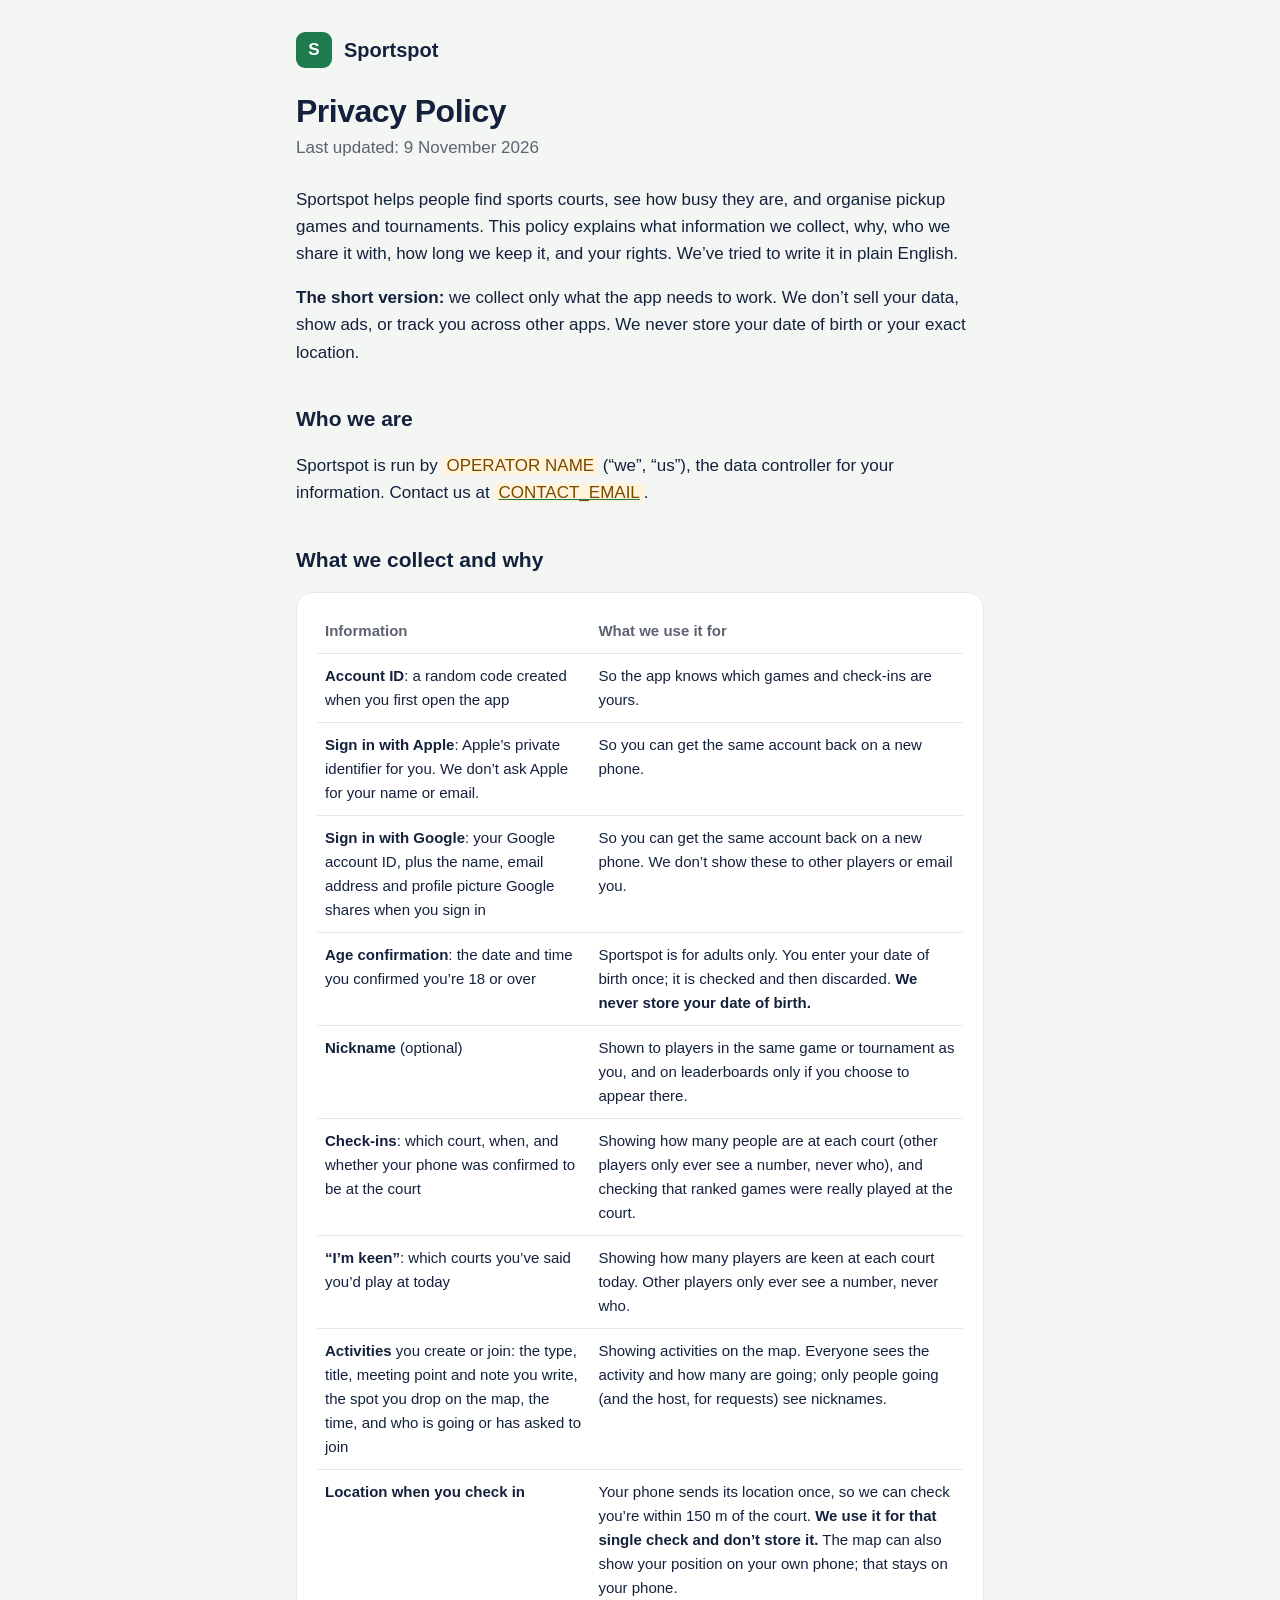
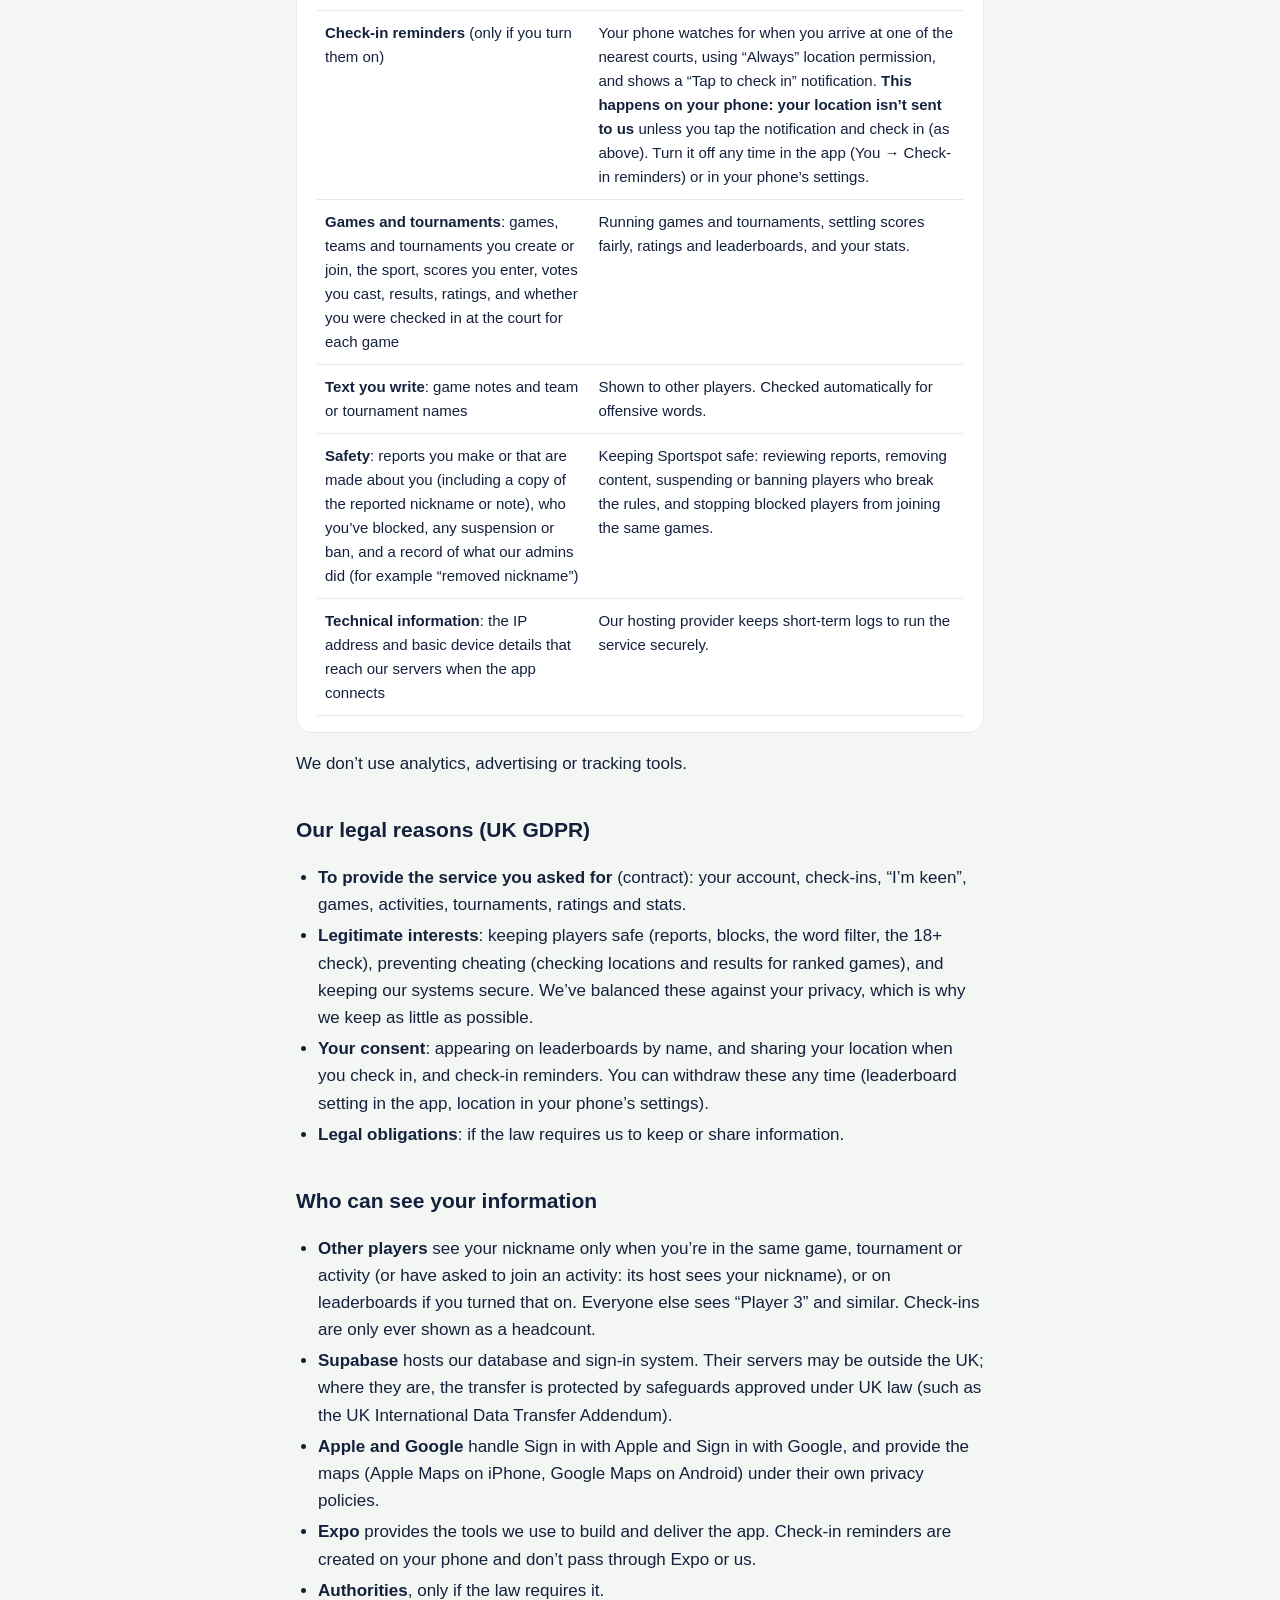
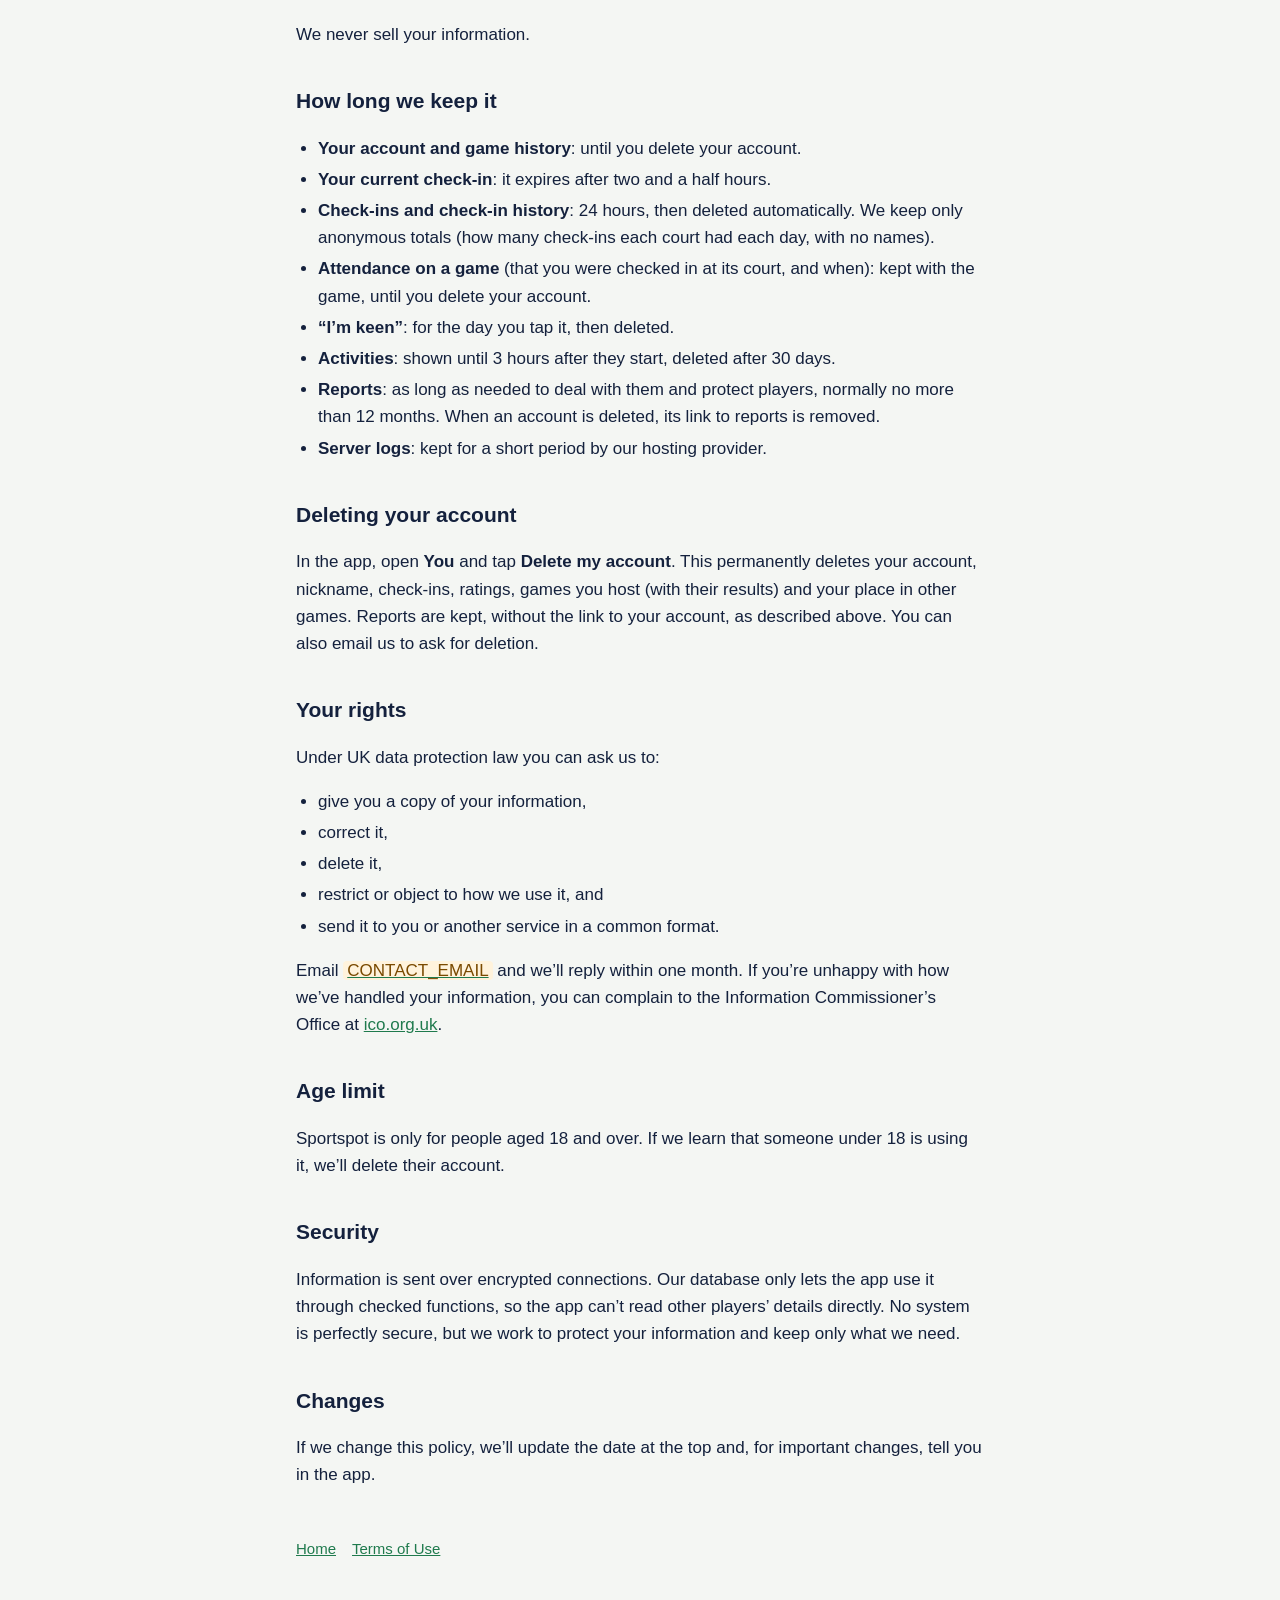
==== privacy.html @ 2403b203 "Privacy policy: check-ins kept 24 hours, game attendance Co-Authored-By: Claude Opus 5.5 <noreply@an" ====
<!doctype html>
<html lang="en-GB">
<head>
<meta charset="utf-8">
<meta name="viewport" content="width=device-width, initial-scale=1">
<title>Privacy Policy · Sportspot</title>
<link rel="stylesheet" href="style.css">
</head>
<body>
<main>
<header><div class="logo">S</div><a href="./">Sportspot</a></header>

<h1>Privacy Policy</h1>
<p class="updated">Last updated: 9 November 2026</p>

<p>Sportspot helps people find sports courts, see how busy they are, and organise pickup games
and tournaments. This policy explains what information we collect, why, who we share it with,
how long we keep it, and your rights. We’ve tried to write it in plain English.</p>

<p><strong>The short version:</strong> we collect only what the app needs to work. We don’t sell
your data, show ads, or track you across other apps. We never store your date of birth or your
exact location.</p>

<h2>Who we are</h2>
<p>Sportspot is run by <span class="placeholder">OPERATOR NAME</span> (“we”, “us”), the data
controller for your information. Contact us at
<a href="mailto:CONTACT_EMAIL"><span class="placeholder">CONTACT_EMAIL</span></a>.</p>

<h2>What we collect and why</h2>
<div class="card">
<table>
<tr><th>Information</th><th>What we use it for</th></tr>
<tr><td><strong>Account ID</strong>: a random code created when you first open the app</td>
    <td>So the app knows which games and check-ins are yours.</td></tr>
<tr><td><strong>Sign in with Apple</strong>: Apple’s private identifier for you. We don’t ask Apple for your name or email.</td>
    <td>So you can get the same account back on a new phone.</td></tr>
<tr><td><strong>Sign in with Google</strong>: your Google account ID, plus the name, email address and profile picture Google shares when you sign in</td>
    <td>So you can get the same account back on a new phone. We don’t show these to other players or email you.</td></tr>
<tr><td><strong>Age confirmation</strong>: the date and time you confirmed you’re 18 or over</td>
    <td>Sportspot is for adults only. You enter your date of birth once; it is checked and then
        discarded. <strong>We never store your date of birth.</strong></td></tr>
<tr><td><strong>Nickname</strong> (optional)</td>
    <td>Shown to players in the same game or tournament as you, and on leaderboards only if you
        choose to appear there.</td></tr>
<tr><td><strong>Check-ins</strong>: which court, when, and whether your phone was confirmed to be at the court</td>
    <td>Showing how many people are at each court (other players only ever see a number, never
        who), and checking that ranked games were really played at the court.</td></tr>
<tr><td><strong>“I’m keen”</strong>: which courts you’ve said you’d play at today</td>
    <td>Showing how many players are keen at each court today. Other players only ever see a
        number, never who.</td></tr>
<tr><td><strong>Activities</strong> you create or join: the type, title, meeting point and
        note you write, the spot you drop on the map, the time, and who is going or has asked to join</td>
    <td>Showing activities on the map. Everyone sees the activity and how many are going; only
        people going (and the host, for requests) see nicknames.</td></tr>
<tr><td><strong>Location when you check in</strong></td>
    <td>Your phone sends its location once, so we can check you’re within 150 m of the court.
        <strong>We use it for that single check and don’t store it.</strong> The map can also show
        your position on your own phone; that stays on your phone.</td></tr>
<tr><td><strong>Check-in reminders</strong> (only if you turn them on)</td>
    <td>Your phone watches for when you arrive at one of the nearest courts, using “Always”
        location permission, and shows a “Tap to check in” notification. <strong>This happens on
        your phone: your location isn’t sent to us</strong> unless you tap the notification and
        check in (as above). Turn it off any time in the app (You → Check-in reminders) or in
        your phone’s settings.</td></tr>
<tr><td><strong>Games and tournaments</strong>: games, teams and tournaments you create or join,
        the sport, scores you enter, votes you cast, results, ratings, and whether you were checked
        in at the court for each game</td>
    <td>Running games and tournaments, settling scores fairly, ratings and leaderboards, and your
        stats.</td></tr>
<tr><td><strong>Text you write</strong>: game notes and team or tournament names</td>
    <td>Shown to other players. Checked automatically for offensive words.</td></tr>
<tr><td><strong>Safety</strong>: reports you make or that are made about you (including a copy of
        the reported nickname or note), who you’ve blocked, any suspension or ban, and a record
        of what our admins did (for example “removed nickname”)</td>
    <td>Keeping Sportspot safe: reviewing reports, removing content, suspending or banning players
        who break the rules, and stopping blocked players from joining the same games.</td></tr>
<tr><td><strong>Technical information</strong>: the IP address and basic device details that
        reach our servers when the app connects</td>
    <td>Our hosting provider keeps short-term logs to run the service securely.</td></tr>
</table>
</div>

<p>We don’t use analytics, advertising or tracking tools.</p>

<h2>Our legal reasons (UK GDPR)</h2>
<ul>
<li><strong>To provide the service you asked for</strong> (contract): your account, check-ins, “I’m keen”,
    games, activities, tournaments, ratings and stats.</li>
<li><strong>Legitimate interests</strong>: keeping players safe (reports, blocks, the word filter,
    the 18+ check), preventing cheating (checking locations and results for ranked games), and
    keeping our systems secure. We’ve balanced these against your privacy, which is why we keep
    as little as possible.</li>
<li><strong>Your consent</strong>: appearing on leaderboards by name, and sharing your location
    when you check in, and check-in reminders. You can withdraw these any time (leaderboard setting in the app, location
    in your phone’s settings).</li>
<li><strong>Legal obligations</strong>: if the law requires us to keep or share information.</li>
</ul>

<h2>Who can see your information</h2>
<ul>
<li><strong>Other players</strong> see your nickname only when you’re in the same game,
    tournament or activity (or have asked to join an activity: its host sees your nickname),
    or on leaderboards if you turned that on. Everyone else sees “Player 3” and
    similar. Check-ins are only ever shown as a headcount.</li>
<li><strong>Supabase</strong> hosts our database and sign-in system. Their servers may be outside
    the UK; where they are, the transfer is protected by safeguards approved under UK law (such
    as the UK International Data Transfer Addendum).</li>
<li><strong>Apple and Google</strong> handle Sign in with Apple and Sign in with Google, and
    provide the maps (Apple Maps on iPhone, Google Maps on Android) under their own privacy
    policies.</li>
<li><strong>Expo</strong> provides the tools we use to build and deliver the app. Check-in
    reminders are created on your phone and don’t pass through Expo or us.</li>
<li><strong>Authorities</strong>, only if the law requires it.</li>
</ul>
<p>We never sell your information.</p>

<h2>How long we keep it</h2>
<ul>
<li><strong>Your account and game history</strong>: until you delete your account.</li>
<li><strong>Your current check-in</strong>: it expires after two and a half hours.</li>
<li><strong>Check-ins and check-in history</strong>: 24 hours, then deleted automatically.
    We keep only anonymous totals (how many check-ins each court had each day, with no names).</li>
<li><strong>Attendance on a game</strong> (that you were checked in at its court, and when): kept with
    the game, until you delete your account.</li>
<li><strong>“I’m keen”</strong>: for the day you tap it, then deleted.</li>
<li><strong>Activities</strong>: shown until 3 hours after they start, deleted after 30 days.</li>
<li><strong>Reports</strong>: as long as needed to deal with them and protect players, normally
    no more than 12 months. When an account is deleted, its link to reports is removed.</li>
<li><strong>Server logs</strong>: kept for a short period by our hosting provider.</li>
</ul>

<h2>Deleting your account</h2>
<p>In the app, open <strong>You</strong> and tap <strong>Delete my account</strong>. This
permanently deletes your account, nickname, check-ins, ratings, games you host (with their
results) and your place in other games. Reports are kept, without the link to your account,
as described above. You can also email us to ask for deletion.</p>

<h2>Your rights</h2>
<p>Under UK data protection law you can ask us to:</p>
<ul>
<li>give you a copy of your information,</li>
<li>correct it,</li>
<li>delete it,</li>
<li>restrict or object to how we use it, and</li>
<li>send it to you or another service in a common format.</li>
</ul>
<p>Email <a href="mailto:CONTACT_EMAIL"><span class="placeholder">CONTACT_EMAIL</span></a> and
we’ll reply within one month. If you’re unhappy with how we’ve handled your information, you
can complain to the Information Commissioner’s Office at
<a href="https://ico.org.uk/make-a-complaint/">ico.org.uk</a>.</p>

<h2>Age limit</h2>
<p>Sportspot is only for people aged 18 and over. If we learn that someone under 18 is using
it, we’ll delete their account.</p>

<h2>Security</h2>
<p>Information is sent over encrypted connections. Our database only lets the app use it
through checked functions, so the app can’t read other players’ details directly. No system is
perfectly secure, but we work to protect your information and keep only what we need.</p>

<h2>Changes</h2>
<p>If we change this policy, we’ll update the date at the top and, for important changes, tell
you in the app.</p>

<footer><a href="./">Home</a><a href="terms.html">Terms of Use</a></footer>
</main>
</body>
</html>
---- style.css ----
:root { --ink: #14213D; --muted: #5C6370; --line: #E6E8EB; --bg: #F4F6F3; --card: #FFFFFF; --green: #1F7A4D; }
@media (prefers-color-scheme: dark) {
  :root { --ink: #E8ECEF; --muted: #A3AAB3; --line: #2C333B; --bg: #12161B; --card: #1A2027; --green: #4CC38A; }
}
* { box-sizing: border-box; }
body { margin: 0; background: var(--bg); color: var(--ink); font: 17px/1.6 -apple-system, BlinkMacSystemFont, "Segoe UI", Roboto, sans-serif; }
main { max-width: 720px; margin: 0 auto; padding: 32px 16px 64px; }
header { display: flex; align-items: center; gap: 12px; margin-bottom: 24px; }
header a { color: var(--ink); text-decoration: none; font-weight: 800; font-size: 20px; }
.logo { width: 36px; height: 36px; border-radius: 9px; background: var(--green); display: grid; place-items: center; color: #fff; font-weight: 800; }
h1 { font-size: 32px; line-height: 1.2; margin: 0 0 4px; letter-spacing: -0.5px; }
h2 { font-size: 21px; margin: 36px 0 8px; }
h3 { font-size: 17px; margin: 20px 0 4px; }
.updated { color: var(--muted); margin: 0 0 24px; }
.card { background: var(--card); border: 1px solid var(--line); border-radius: 16px; padding: 4px 20px; margin: 16px 0; }
a { color: var(--green); }
ul { padding-left: 22px; }
li { margin: 4px 0; }
table { width: 100%; border-collapse: collapse; margin: 12px 0; font-size: 15px; }
th, td { text-align: left; vertical-align: top; padding: 10px 8px; border-bottom: 1px solid var(--line); }
th { color: var(--muted); font-weight: 700; }
.placeholder { background: #FFF3DC; color: #7A4A00; padding: 0 4px; border-radius: 4px; }
footer { margin-top: 48px; color: var(--muted); font-size: 15px; }
footer a { margin-right: 16px; }
.big-links a { display: block; background: var(--card); border: 1px solid var(--line); border-radius: 14px; padding: 16px 18px; margin: 10px 0; text-decoration: none; font-weight: 700; }
@media (max-width: 480px) { h1 { font-size: 27px; } table { font-size: 14px; } }
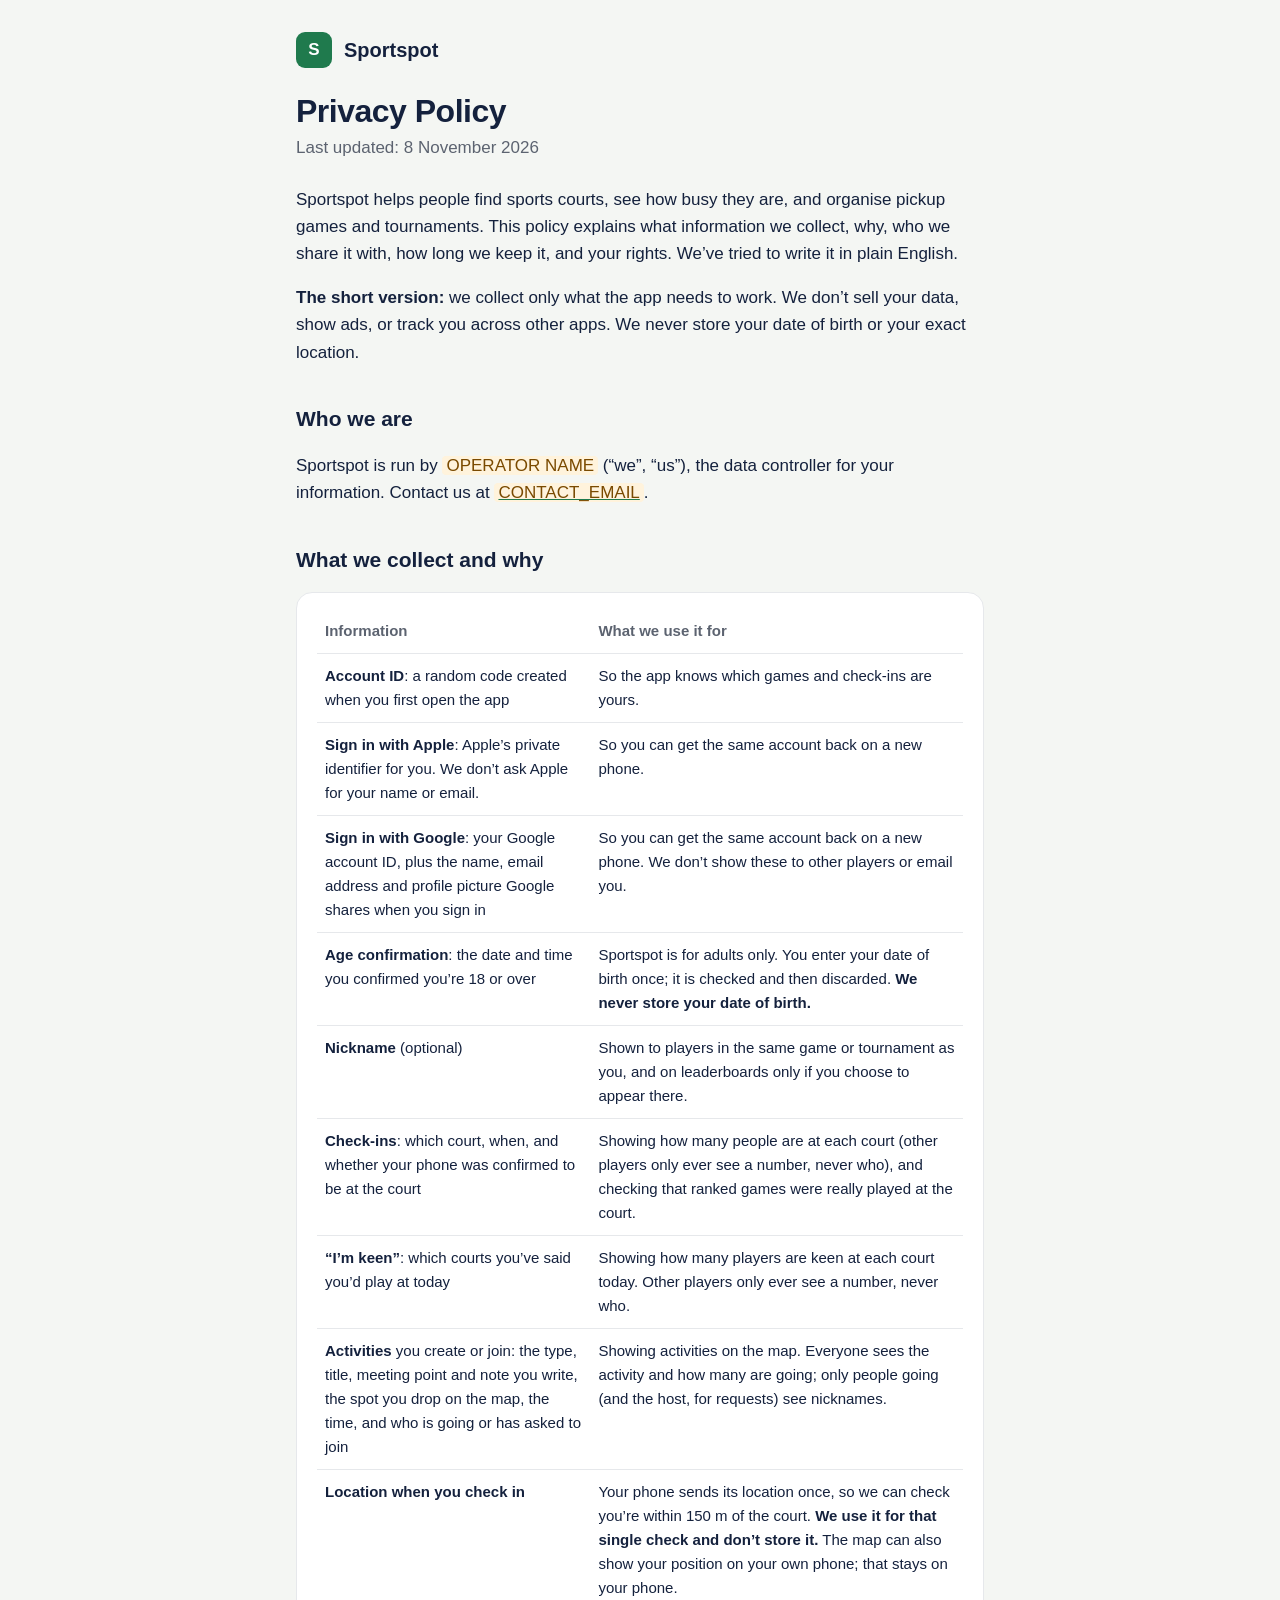
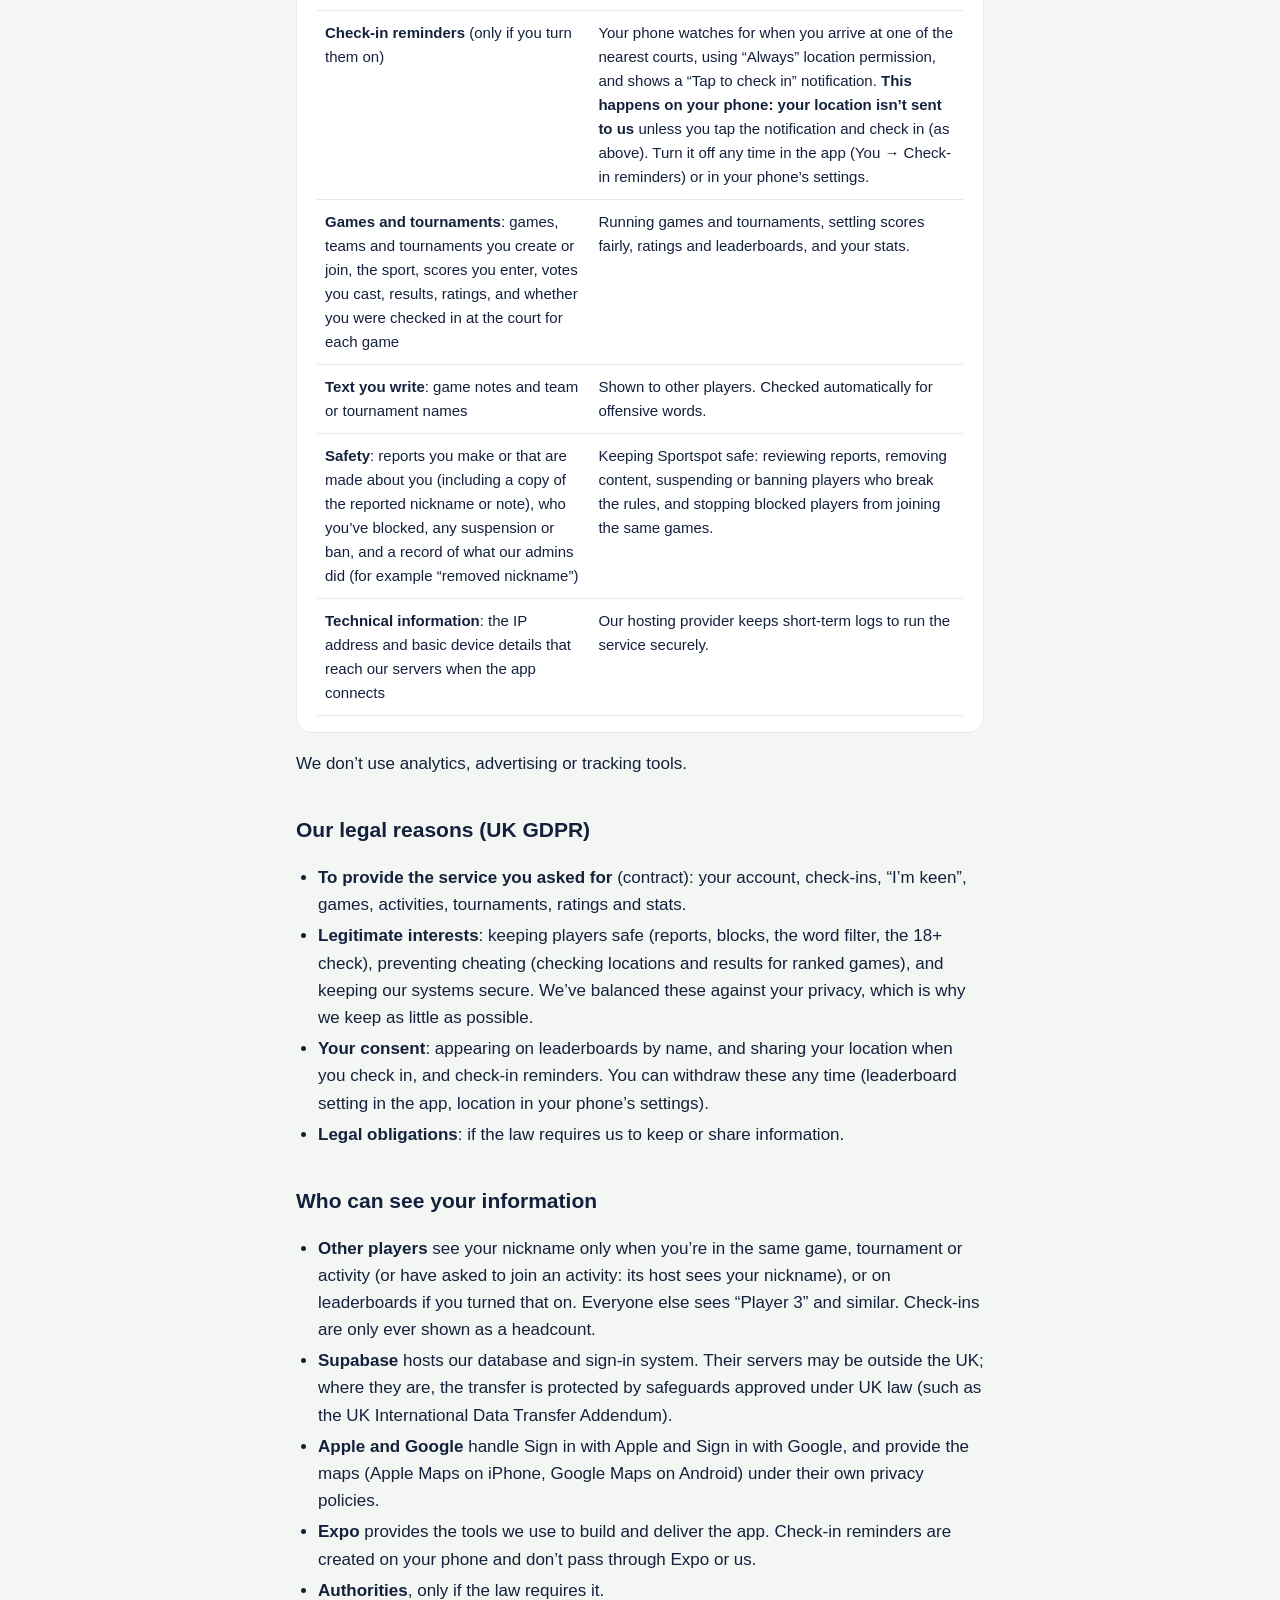
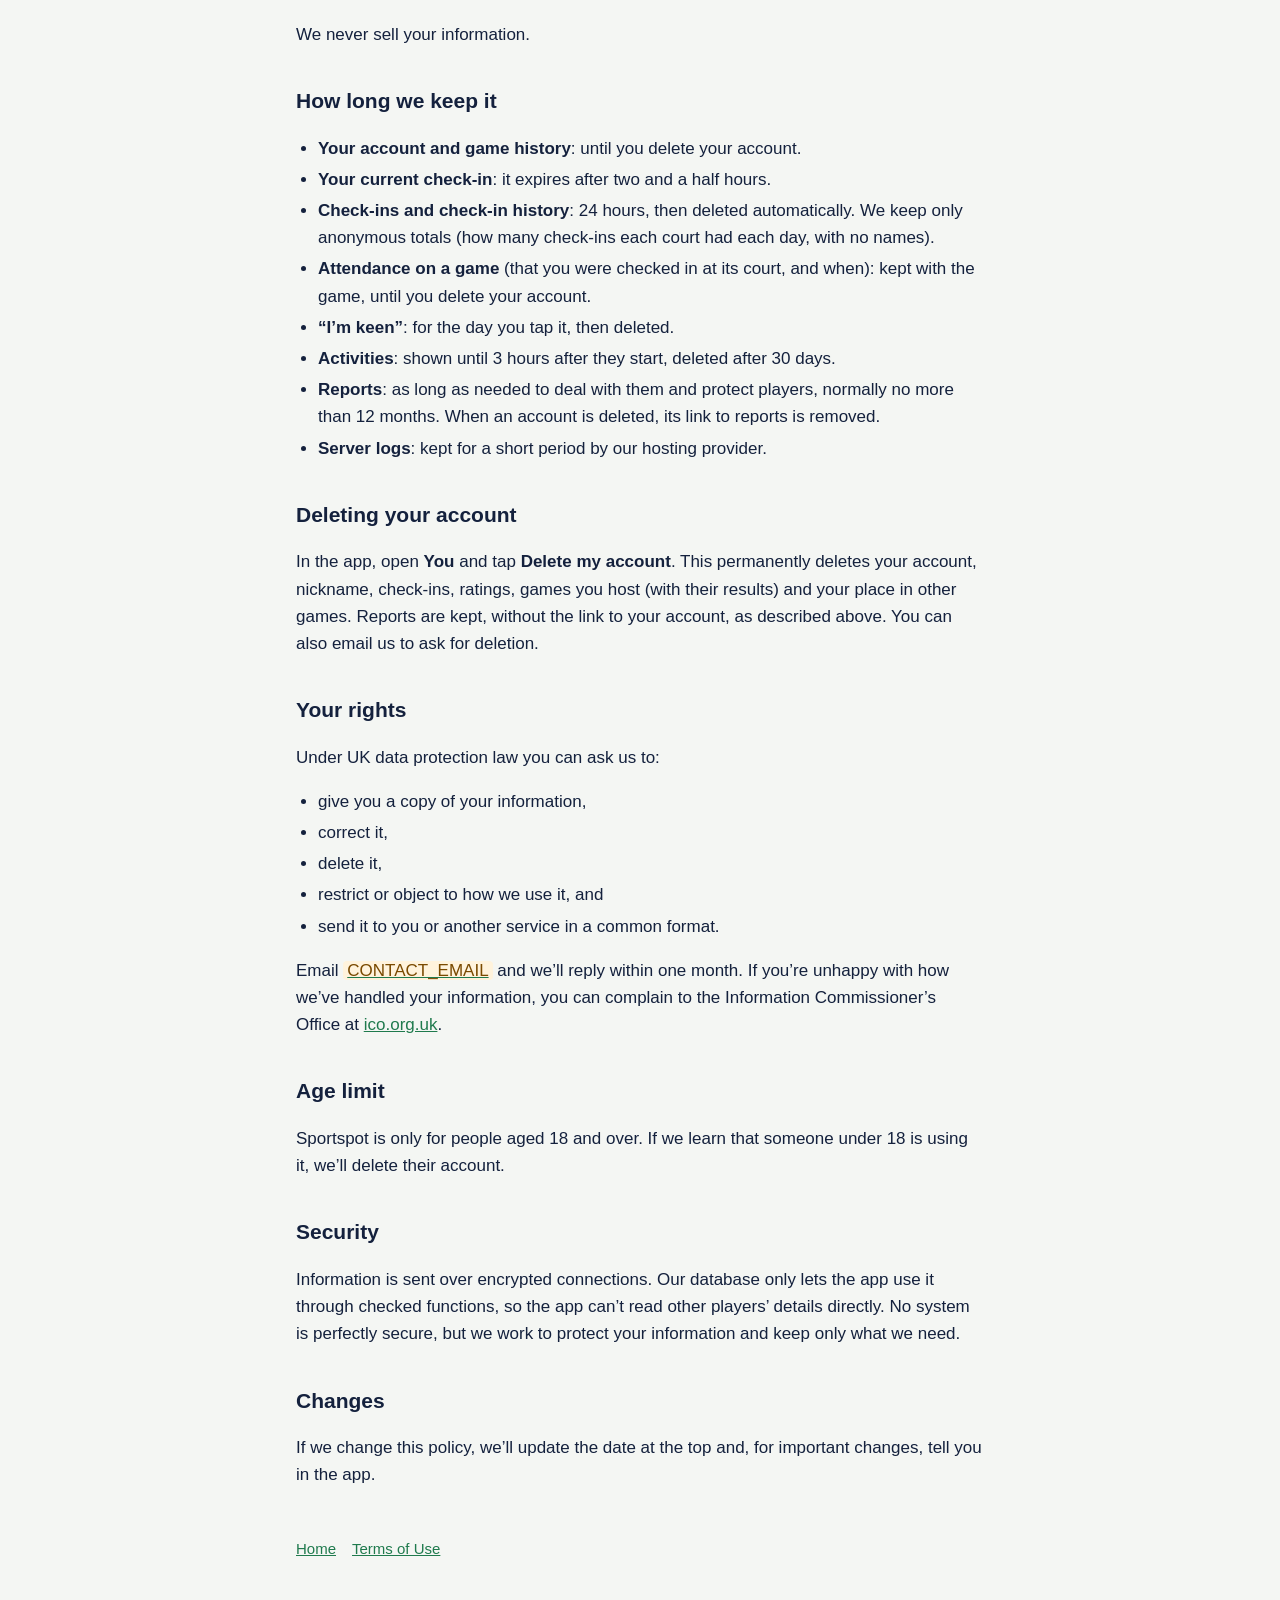
==== commit faf2dca6: "Privacy policy: fix date Co-Authored-By: Claude Opus 5.5 <noreply@anthropic.com>" ====
--- a/privacy.html
+++ b/privacy.html
@@ -11,7 +11,7 @@
 <header><div class="logo">S</div><a href="./">Sportspot</a></header>
 
 <h1>Privacy Policy</h1>
-<p class="updated">Last updated: 9 November 2026</p>
+<p class="updated">Last updated: 8 November 2026</p>
 
 <p>Sportspot helps people find sports courts, see how busy they are, and organise pickup games
 and tournaments. This policy explains what information we collect, why, who we share it with,
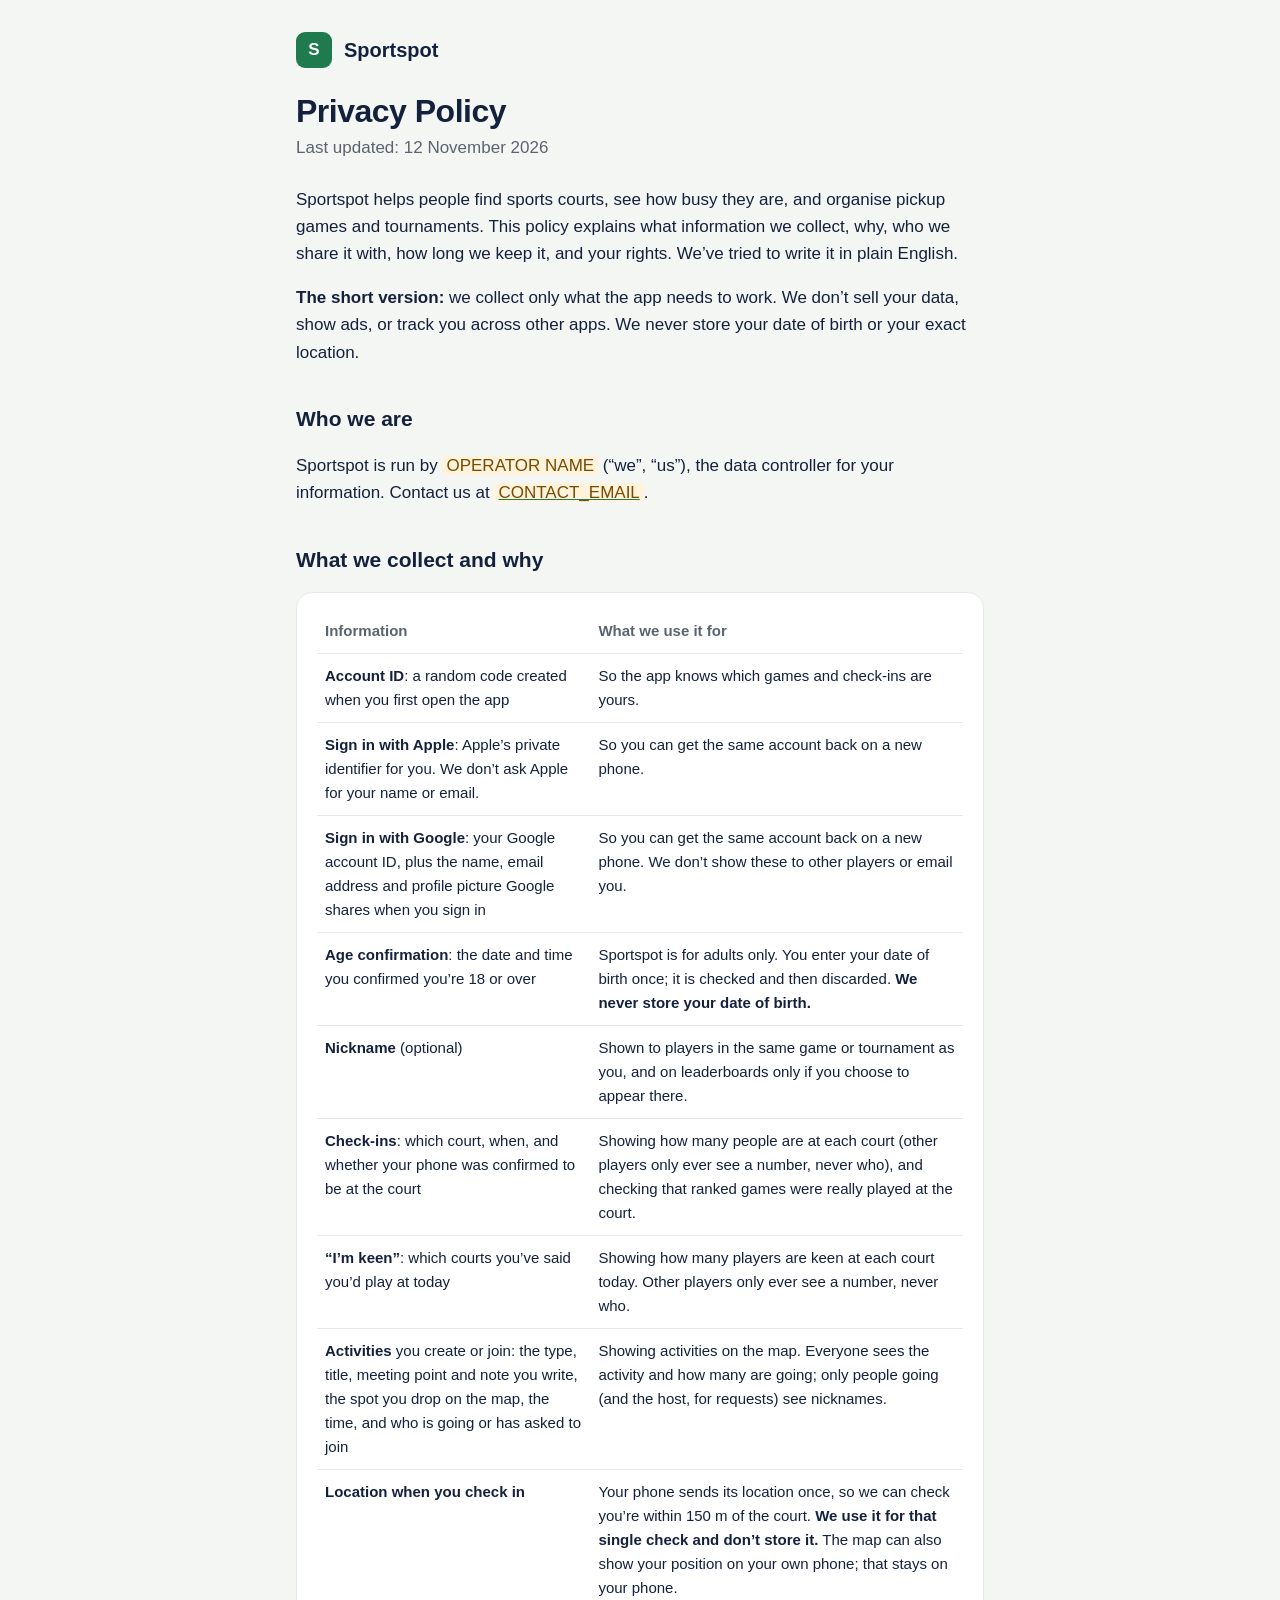
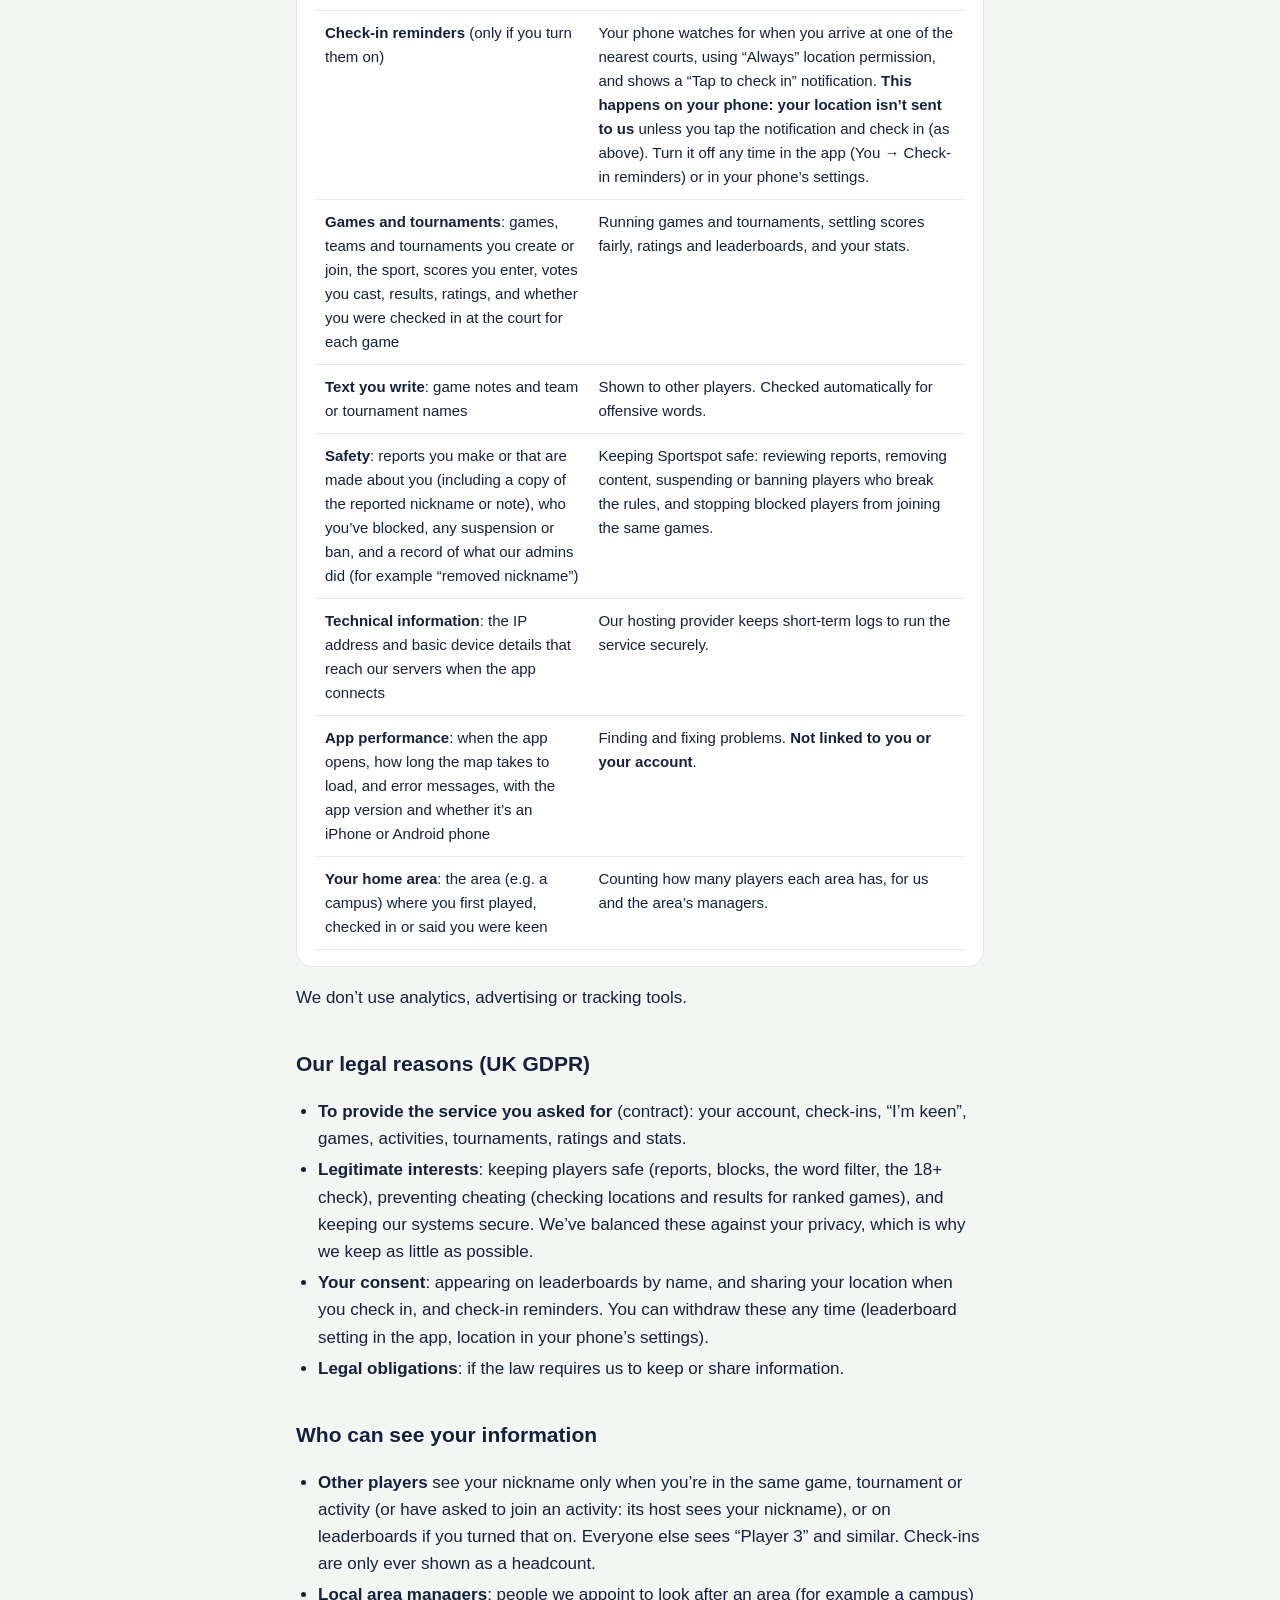
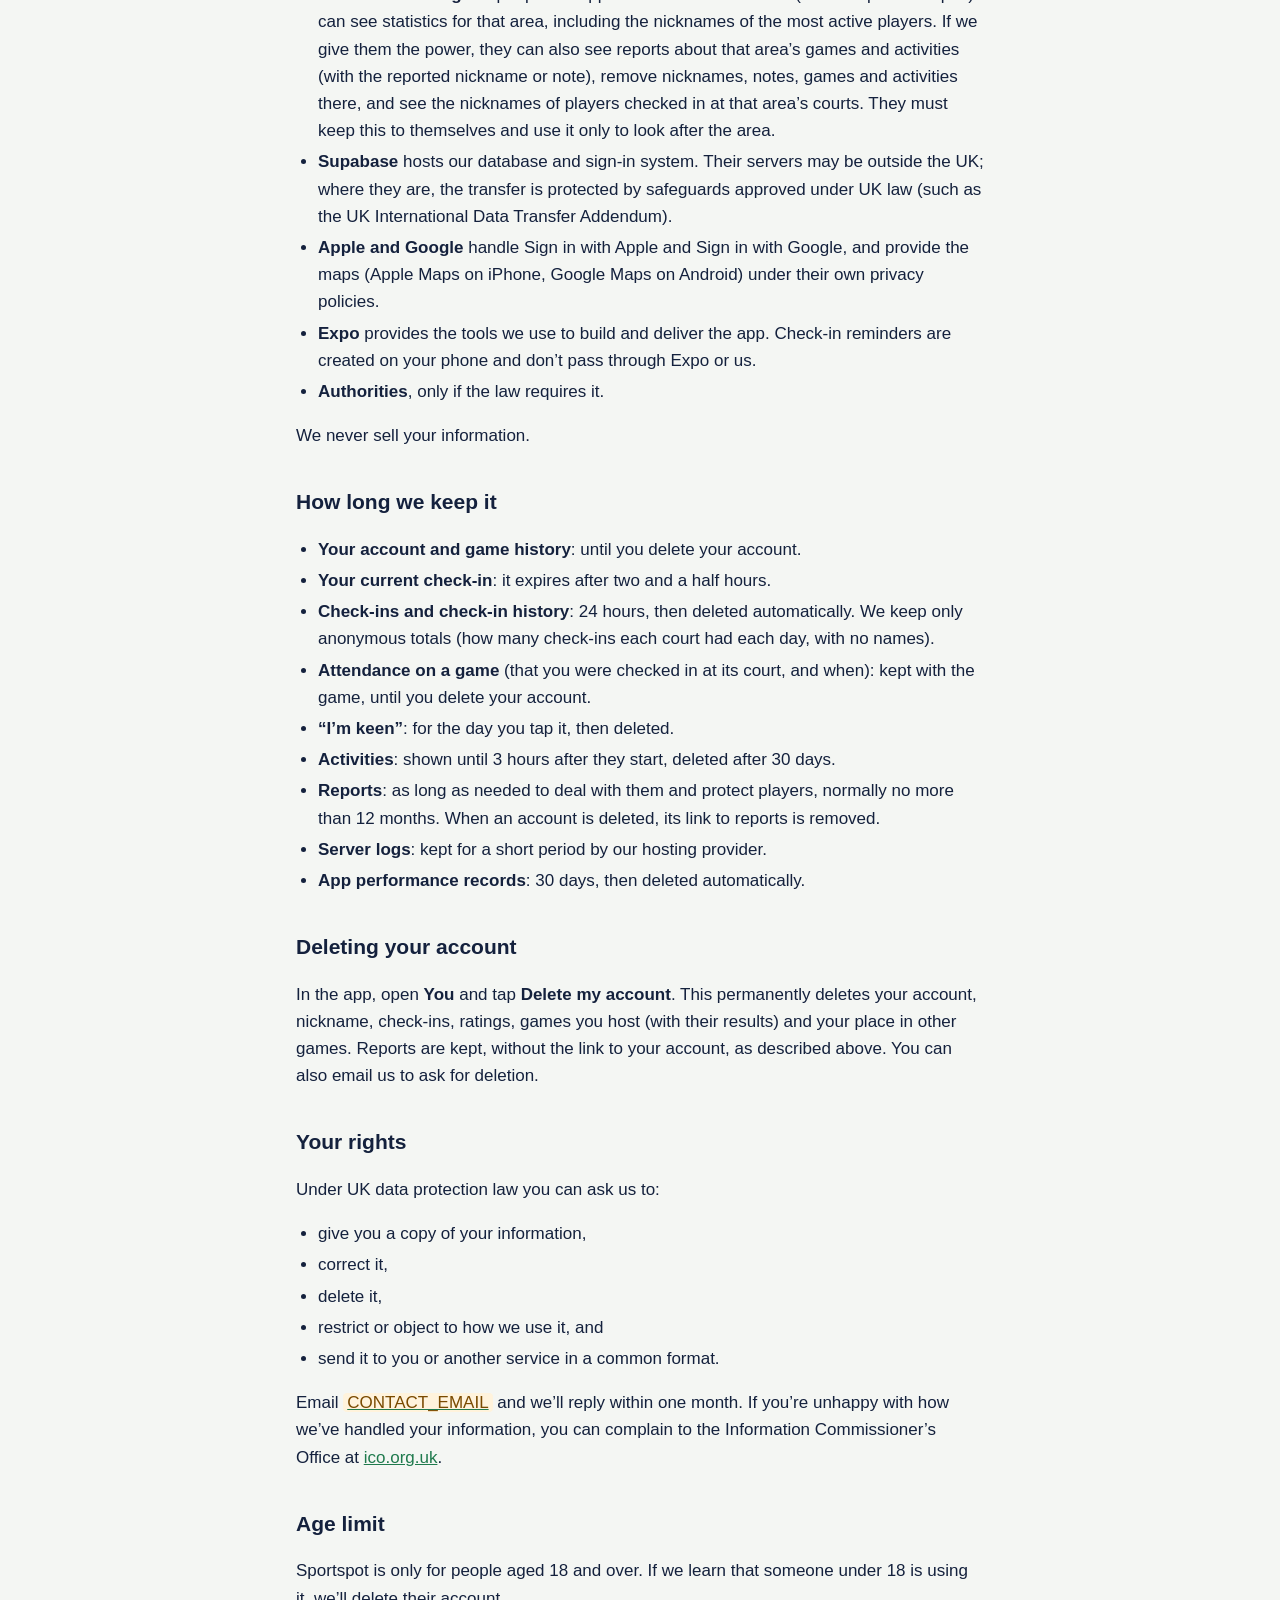
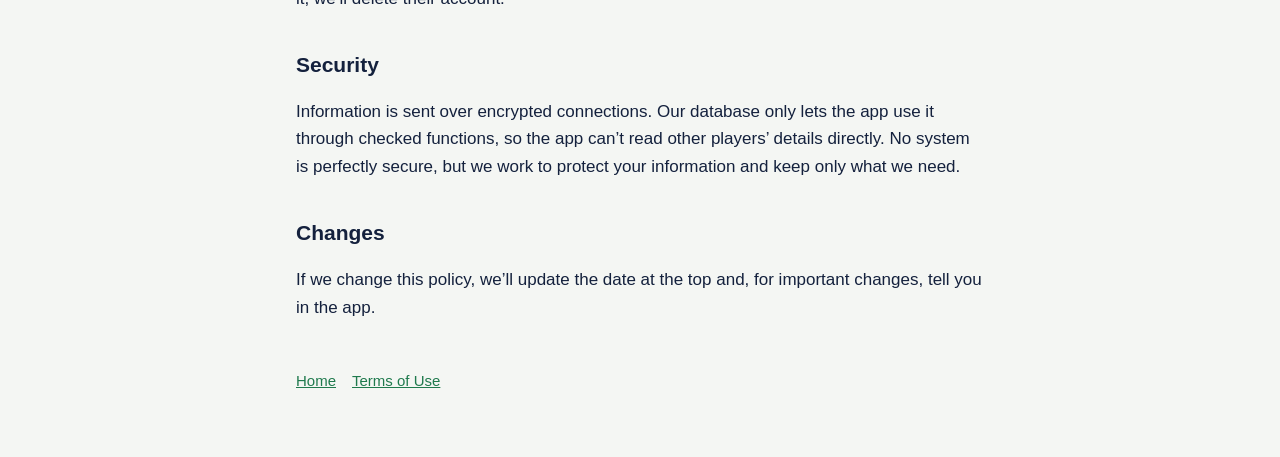
==== commit 3f6df55b: "Privacy policy: area managers, home area, anonymous app performance Co-Authored-By: Claude Opus 5.5 " ====
--- a/privacy.html
+++ b/privacy.html
@@ -11,7 +11,7 @@
 <header><div class="logo">S</div><a href="./">Sportspot</a></header>
 
 <h1>Privacy Policy</h1>
-<p class="updated">Last updated: 8 November 2026</p>
+<p class="updated">Last updated: 12 November 2026</p>
 
 <p>Sportspot helps people find sports courts, see how busy they are, and organise pickup games
 and tournaments. This policy explains what information we collect, why, who we share it with,
@@ -77,6 +77,12 @@
 <tr><td><strong>Technical information</strong>: the IP address and basic device details that
         reach our servers when the app connects</td>
     <td>Our hosting provider keeps short-term logs to run the service securely.</td></tr>
+<tr><td><strong>App performance</strong>: when the app opens, how long the map takes to load,
+        and error messages, with the app version and whether it’s an iPhone or Android phone</td>
+    <td>Finding and fixing problems. <strong>Not linked to you or your account</strong>.</td></tr>
+<tr><td><strong>Your home area</strong>: the area (e.g. a campus) where you first played, checked in
+        or said you were keen</td>
+    <td>Counting how many players each area has, for us and the area’s managers.</td></tr>
 </table>
 </div>
 
@@ -102,6 +108,12 @@
     tournament or activity (or have asked to join an activity: its host sees your nickname),
     or on leaderboards if you turned that on. Everyone else sees “Player 3” and
     similar. Check-ins are only ever shown as a headcount.</li>
+<li><strong>Local area managers</strong>: people we appoint to look after an area (for example a
+    campus) can see statistics for that area, including the nicknames of the most active players.
+    If we give them the power, they can also see reports about that area’s games and activities
+    (with the reported nickname or note), remove nicknames, notes, games and activities there, and
+    see the nicknames of players checked in at that area’s courts. They must keep this to
+    themselves and use it only to look after the area.</li>
 <li><strong>Supabase</strong> hosts our database and sign-in system. Their servers may be outside
     the UK; where they are, the transfer is protected by safeguards approved under UK law (such
     as the UK International Data Transfer Addendum).</li>
@@ -127,6 +139,7 @@
 <li><strong>Reports</strong>: as long as needed to deal with them and protect players, normally
     no more than 12 months. When an account is deleted, its link to reports is removed.</li>
 <li><strong>Server logs</strong>: kept for a short period by our hosting provider.</li>
+<li><strong>App performance records</strong>: 30 days, then deleted automatically.</li>
 </ul>
 
 <h2>Deleting your account</h2>
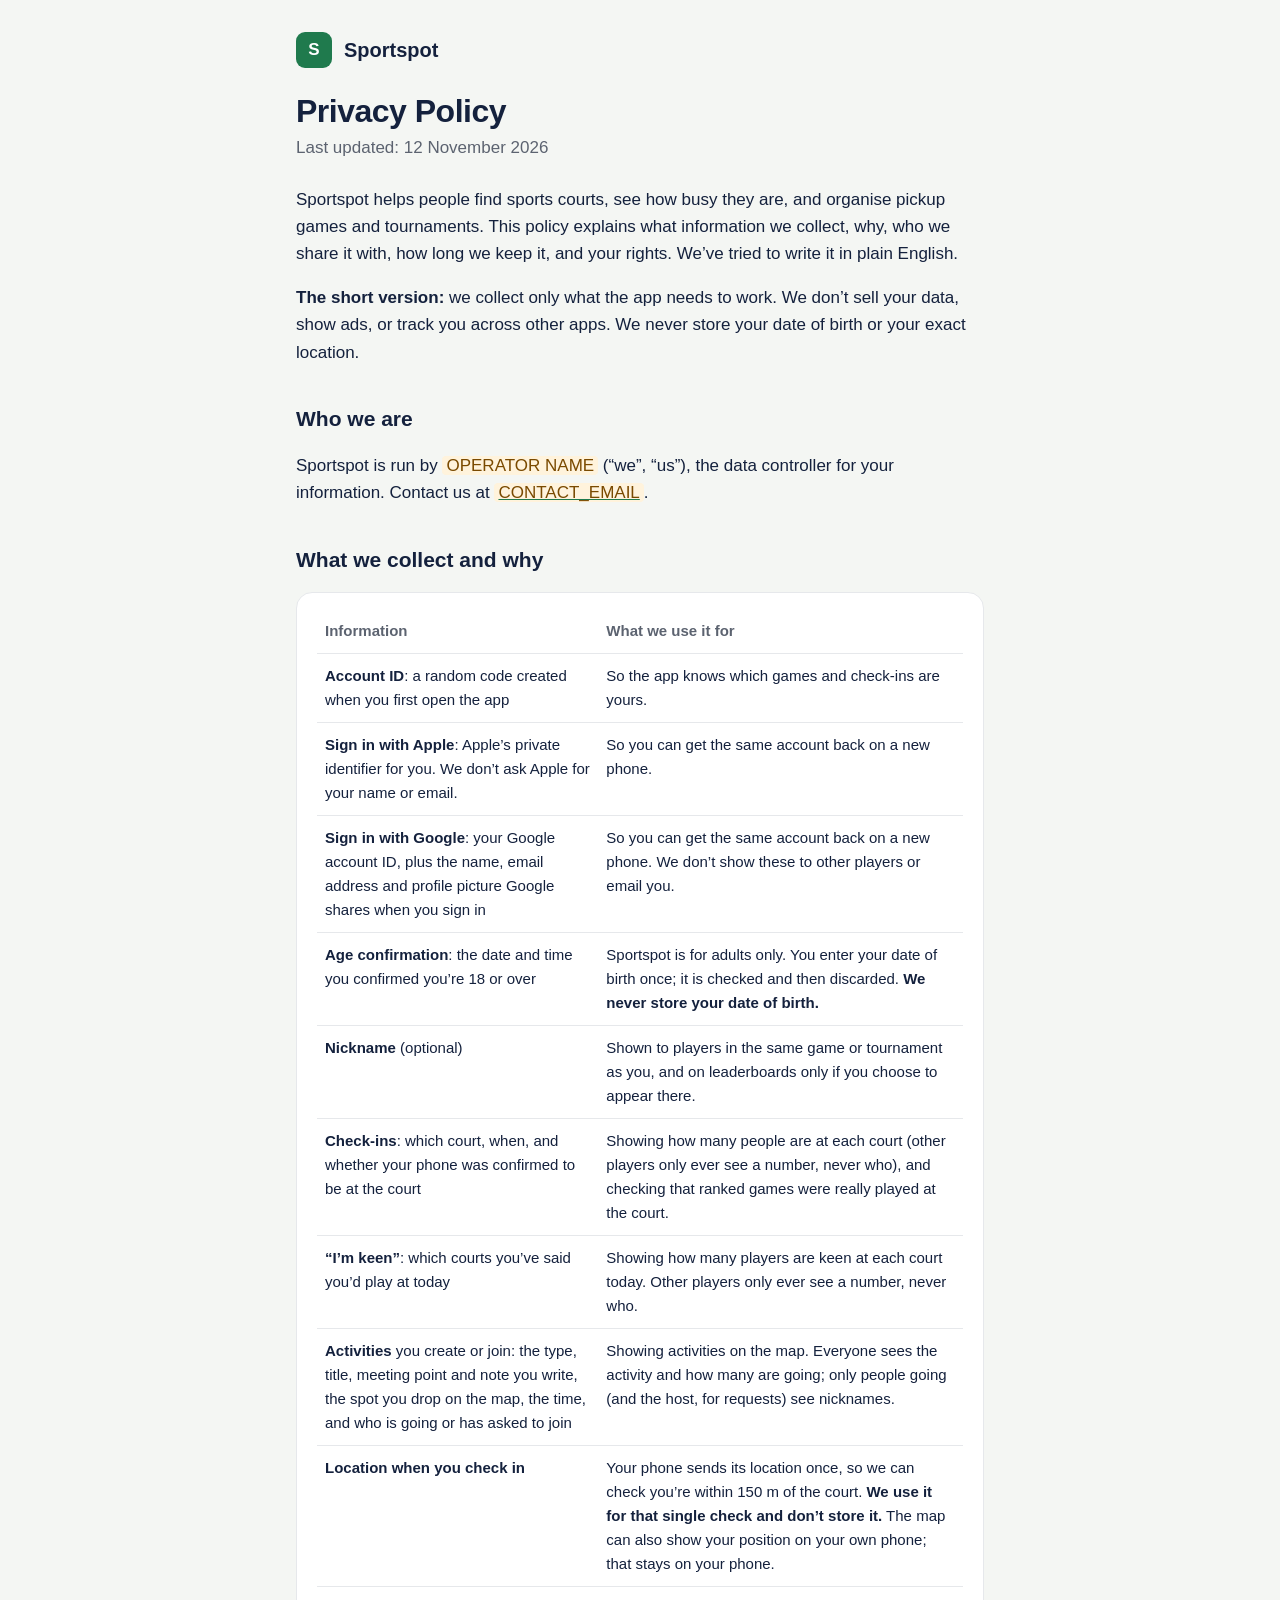
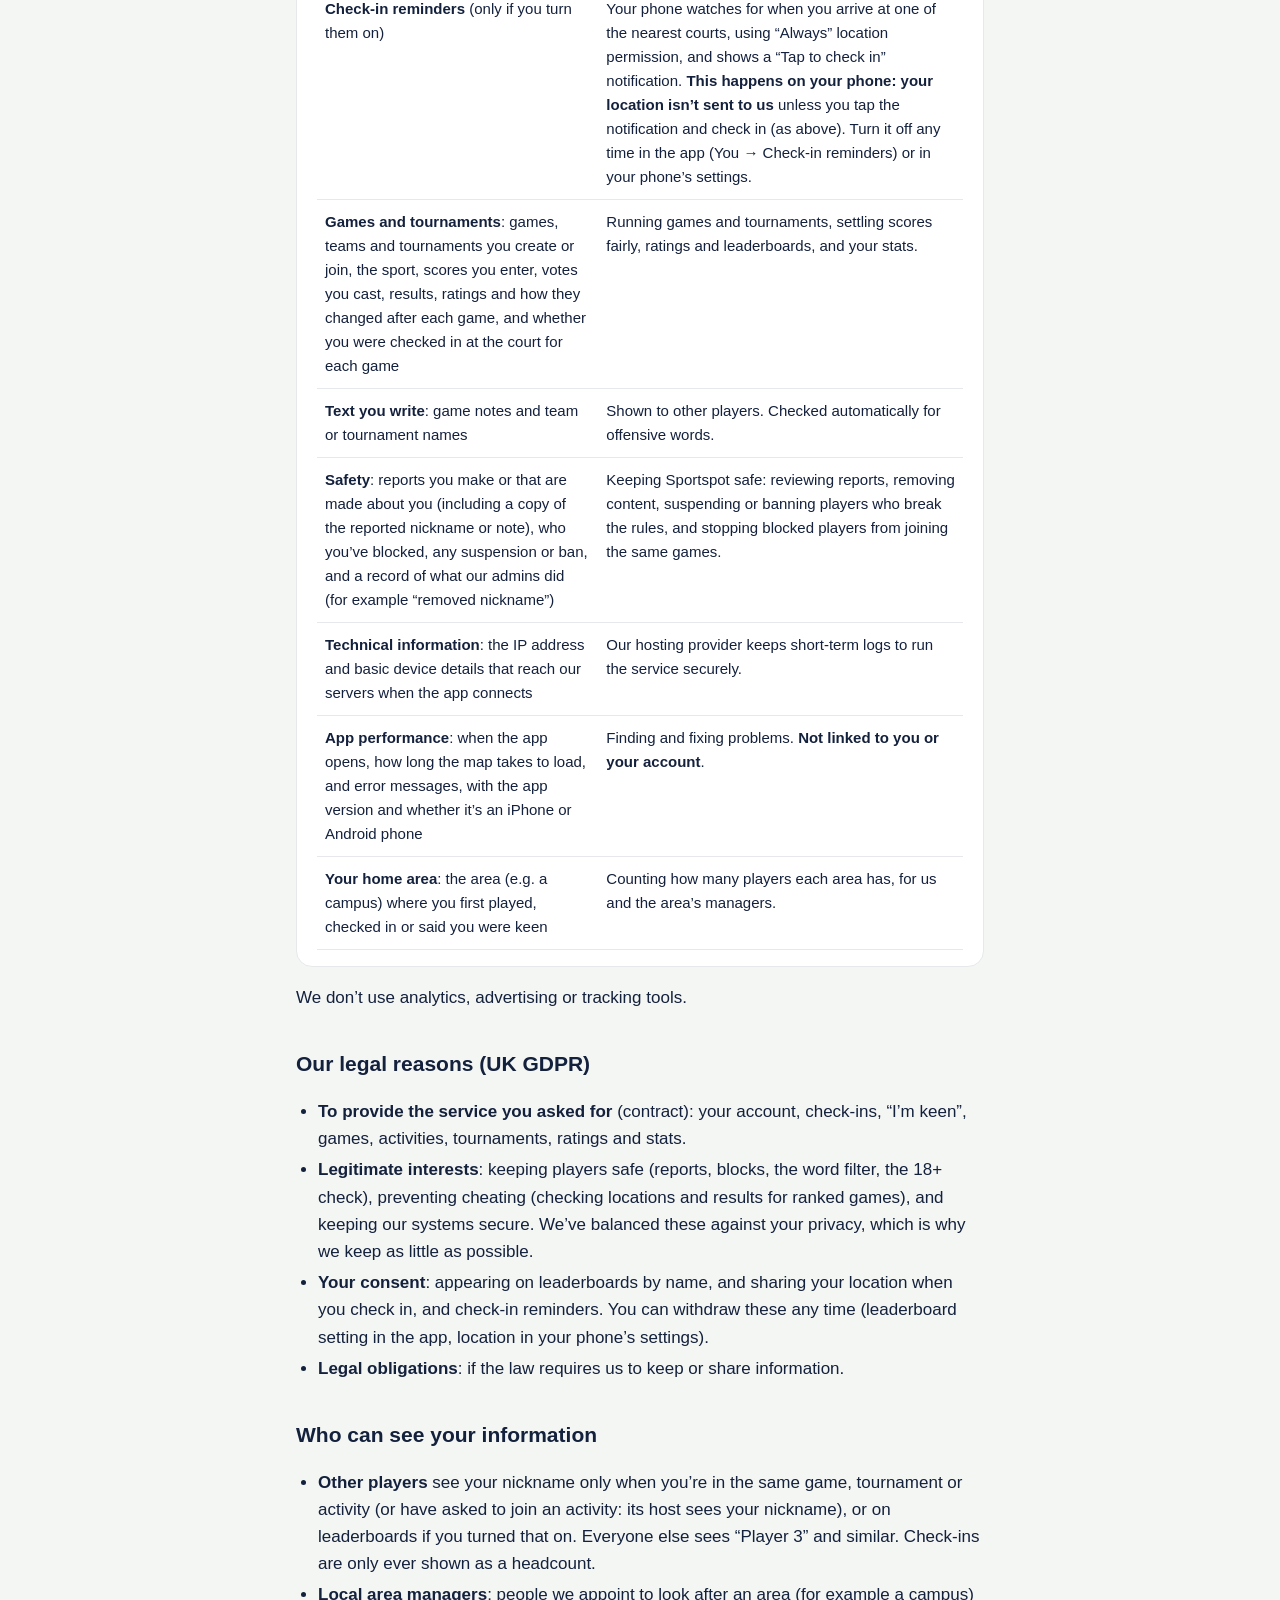
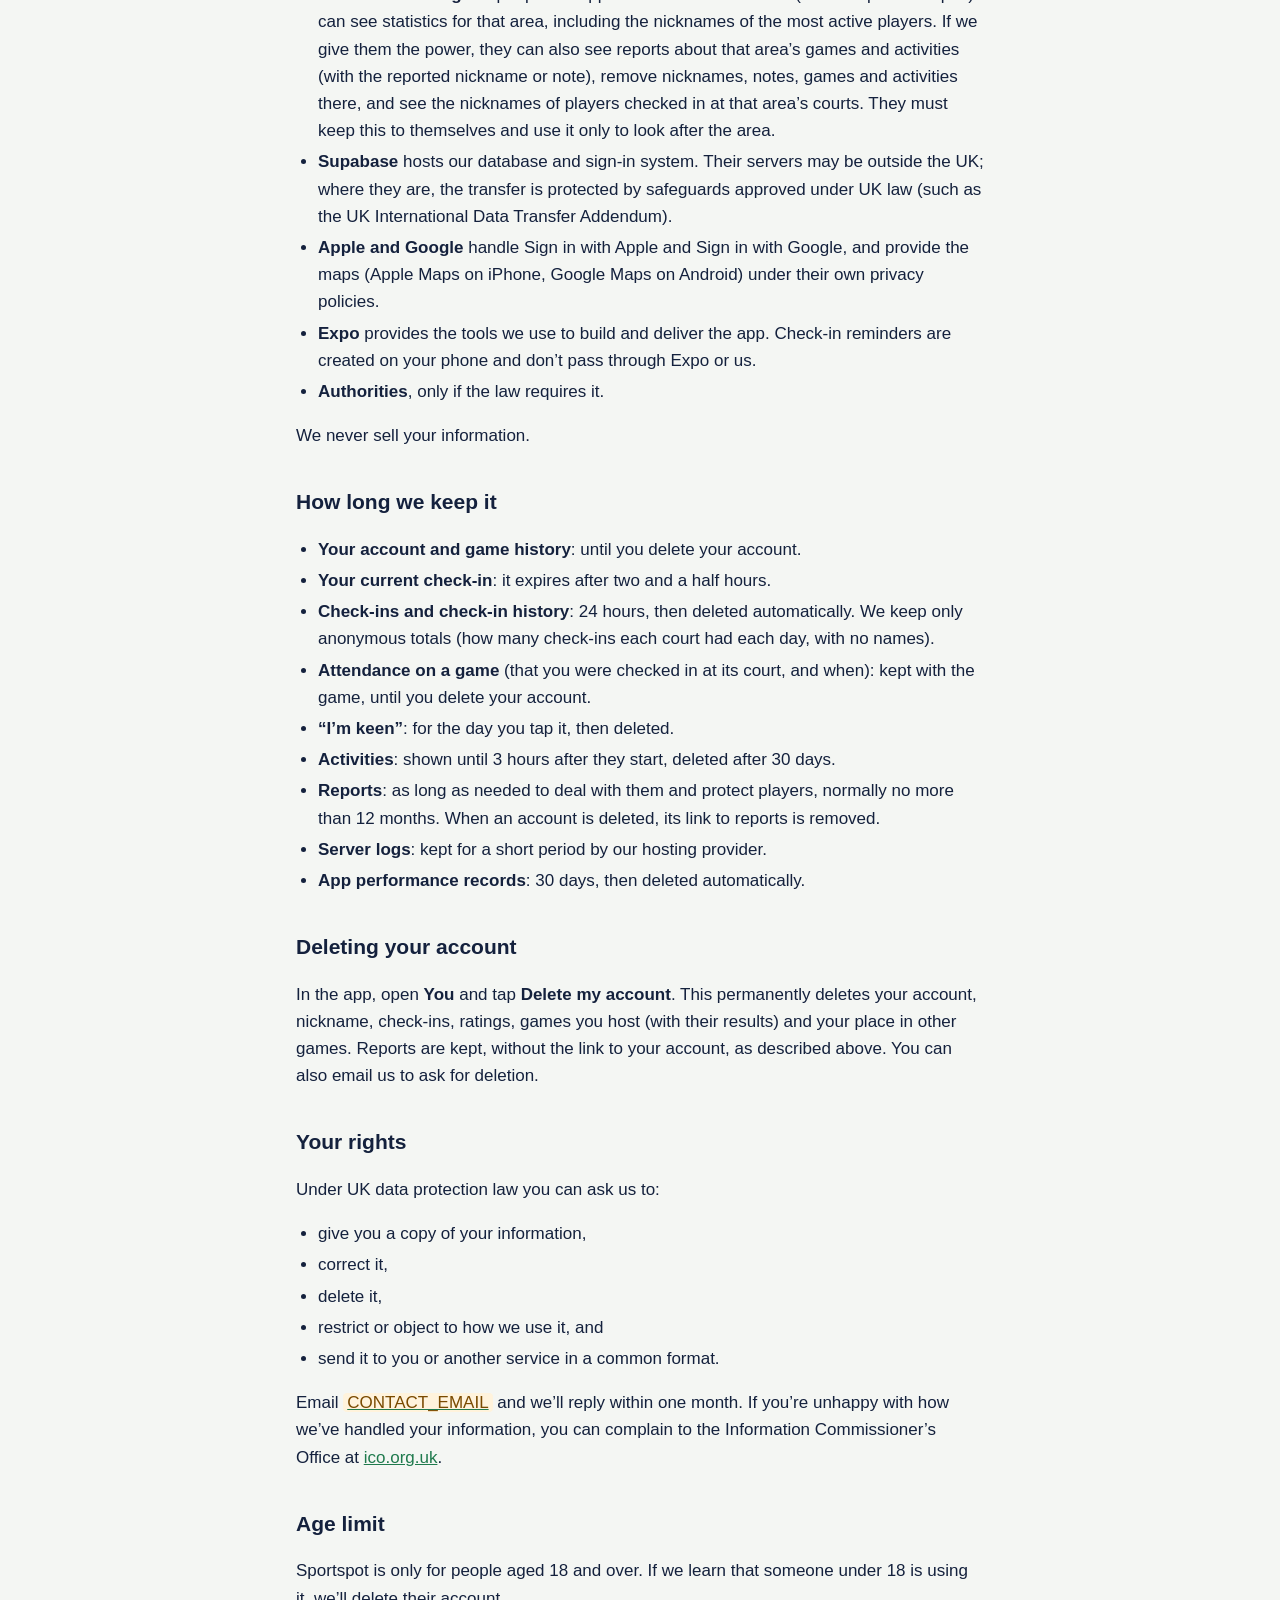
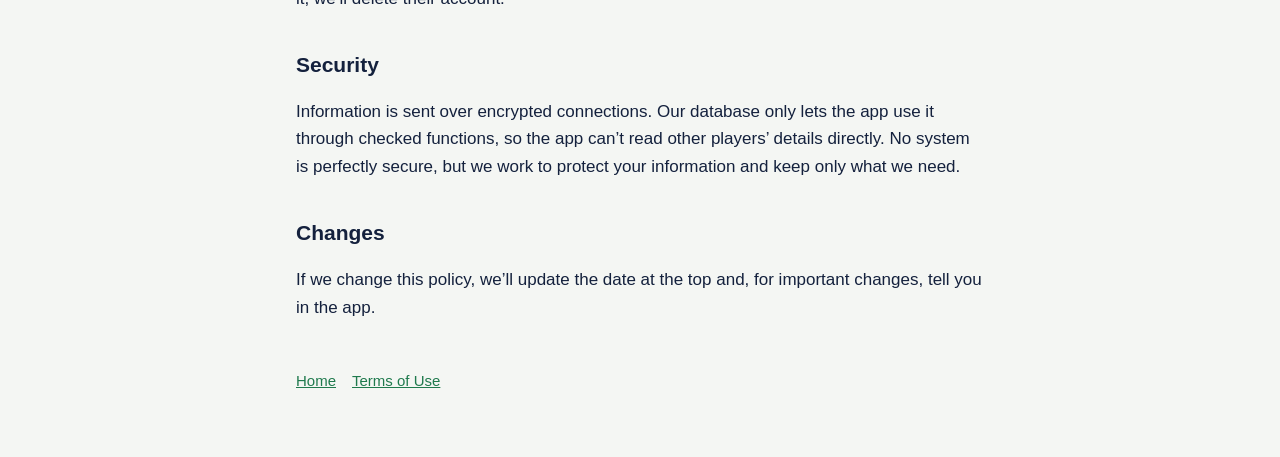
==== commit 23d4b5f6: "Final ranked rules, leaderboards, seasons and court crowns (rankings.sql) - settle_game: agreed/vote" ====
--- a/privacy.html
+++ b/privacy.html
@@ -63,7 +63,7 @@
         check in (as above). Turn it off any time in the app (You → Check-in reminders) or in
         your phone’s settings.</td></tr>
 <tr><td><strong>Games and tournaments</strong>: games, teams and tournaments you create or join,
-        the sport, scores you enter, votes you cast, results, ratings, and whether you were checked
+        the sport, scores you enter, votes you cast, results, ratings and how they changed after each game, and whether you were checked
         in at the court for each game</td>
     <td>Running games and tournaments, settling scores fairly, ratings and leaderboards, and your
         stats.</td></tr>
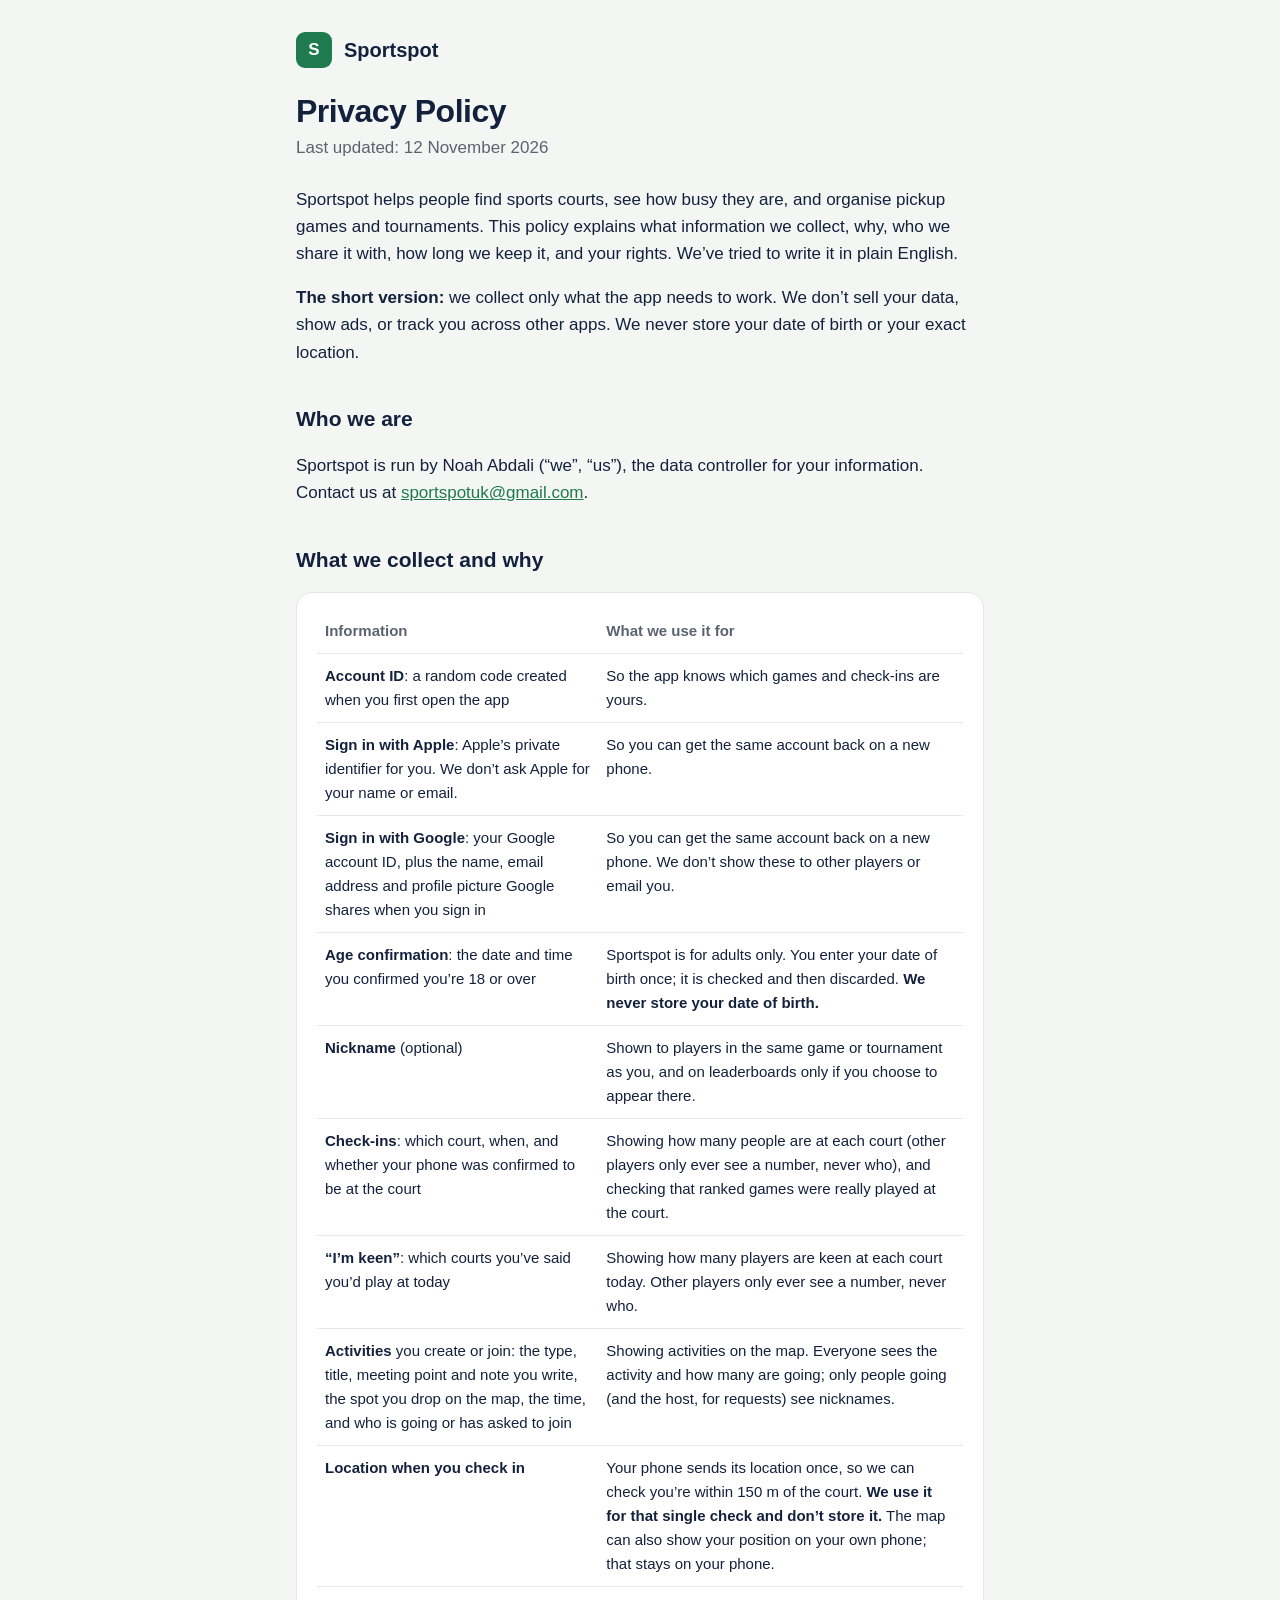
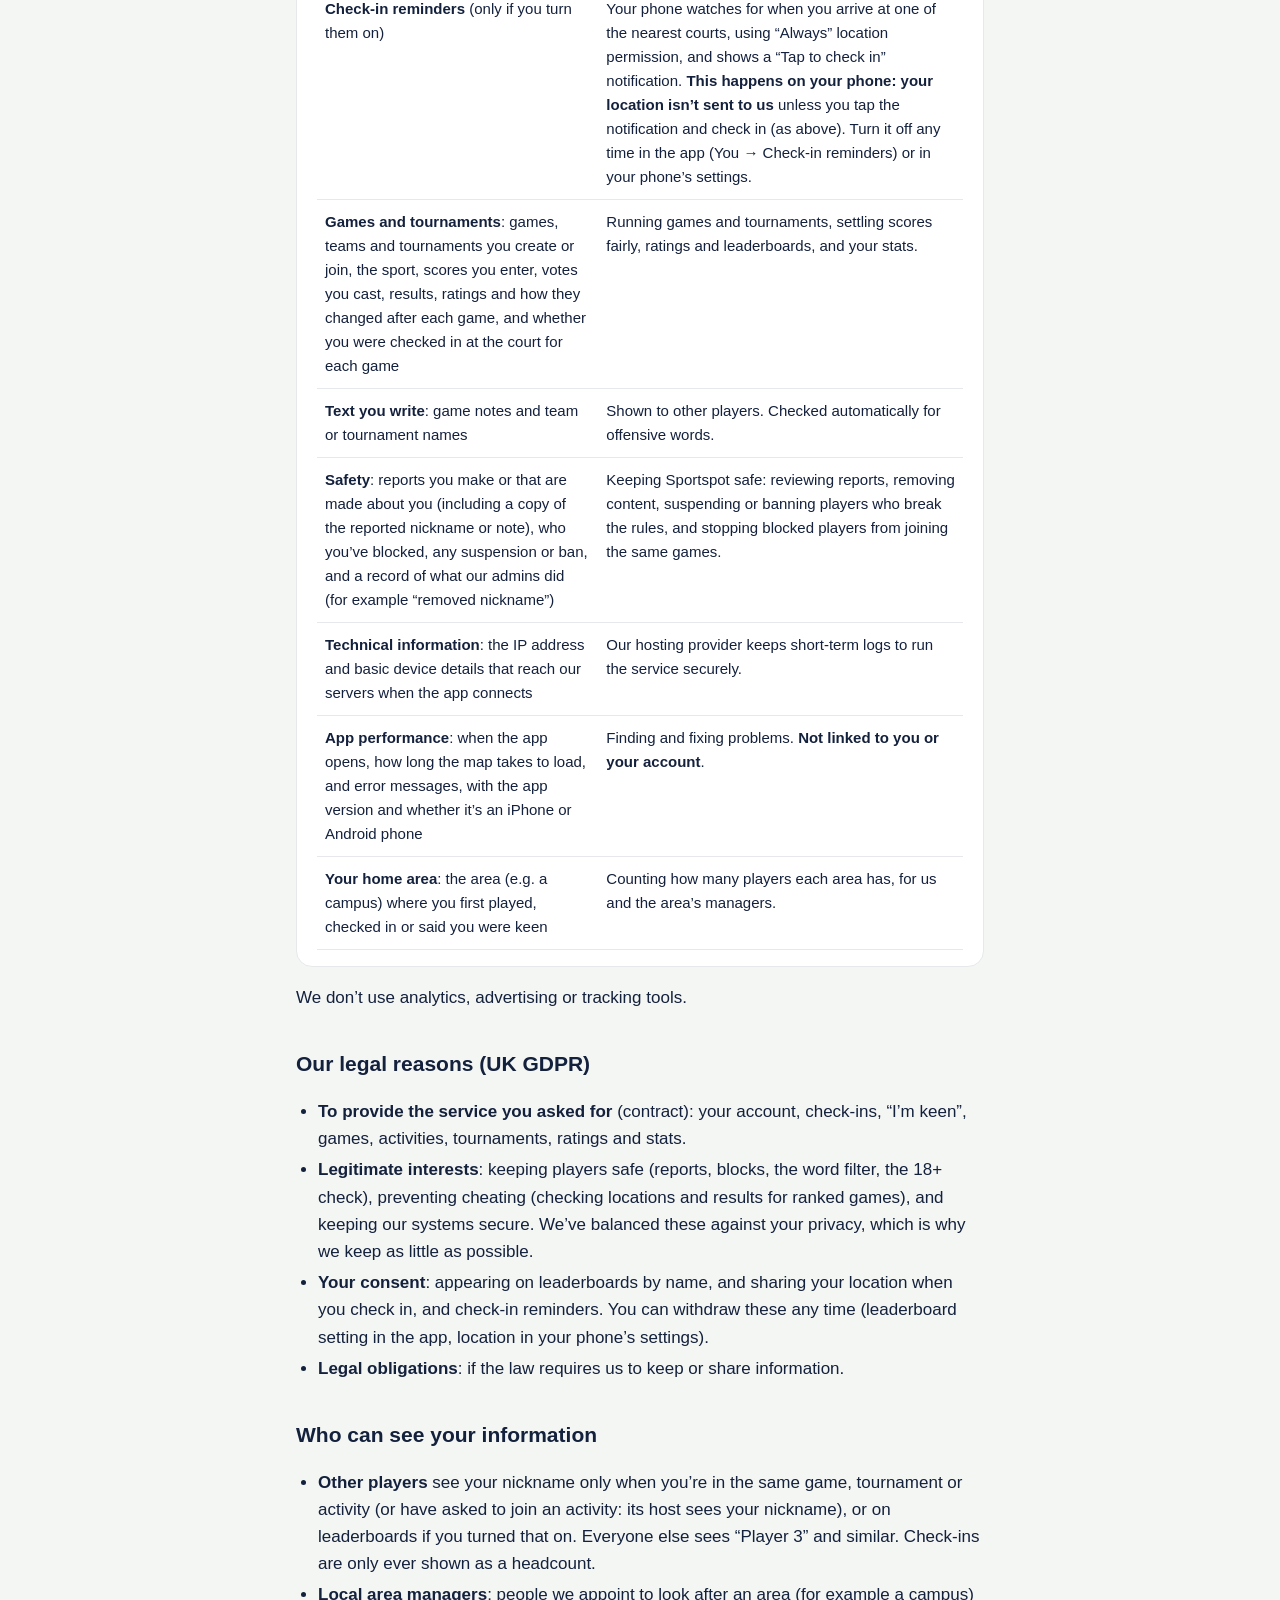
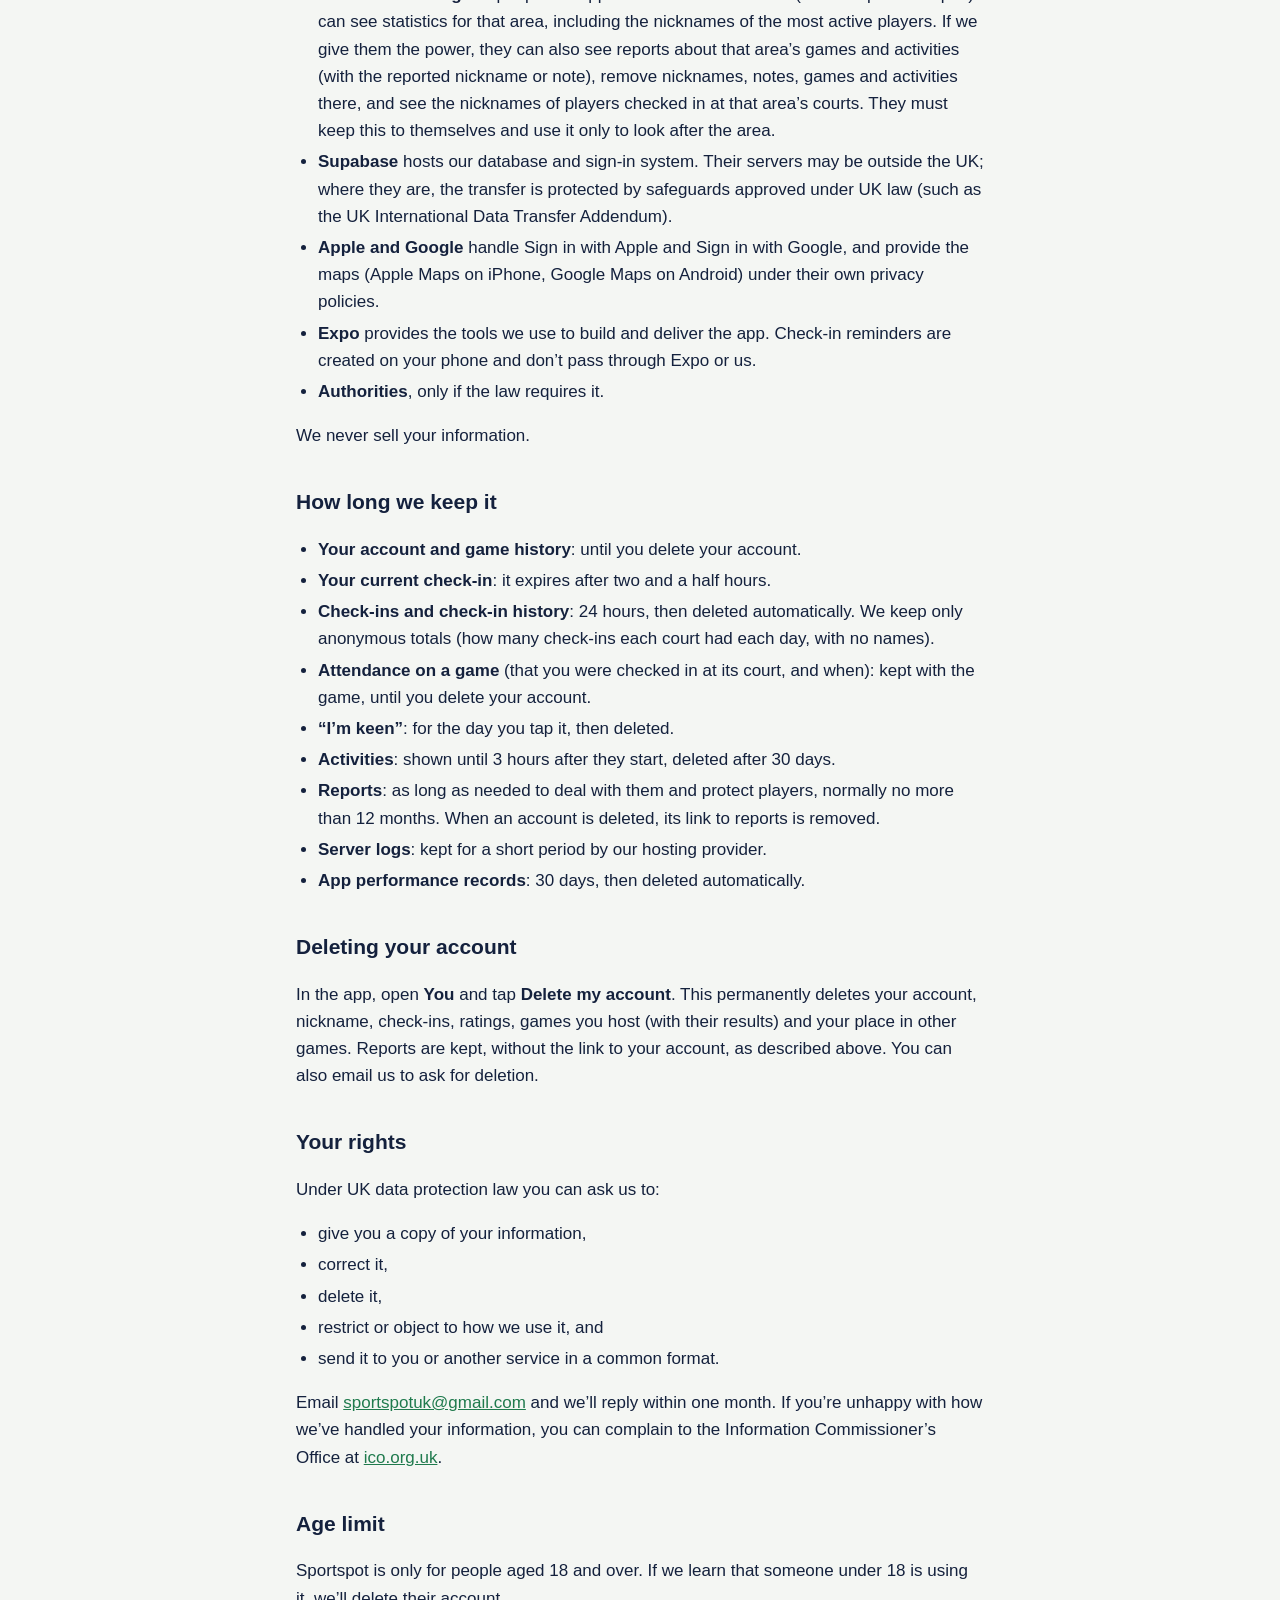
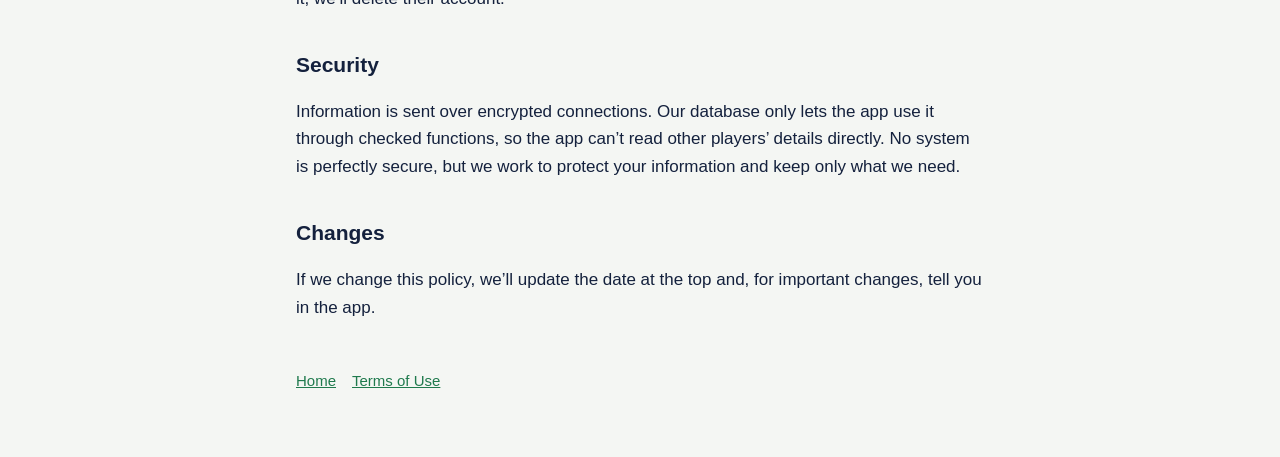
==== commit b4725736: "Launch details: operator and support email on the website, App Store screenshots, reviewer contact C" ====
--- a/privacy.html
+++ b/privacy.html
@@ -22,9 +22,9 @@
 exact location.</p>
 
 <h2>Who we are</h2>
-<p>Sportspot is run by <span class="placeholder">OPERATOR NAME</span> (“we”, “us”), the data
+<p>Sportspot is run by Noah Abdali (“we”, “us”), the data
 controller for your information. Contact us at
-<a href="mailto:CONTACT_EMAIL"><span class="placeholder">CONTACT_EMAIL</span></a>.</p>
+<a href="mailto:sportspotuk@gmail.com">sportspotuk@gmail.com</a>.</p>
 
 <h2>What we collect and why</h2>
 <div class="card">
@@ -157,7 +157,7 @@
 <li>restrict or object to how we use it, and</li>
 <li>send it to you or another service in a common format.</li>
 </ul>
-<p>Email <a href="mailto:CONTACT_EMAIL"><span class="placeholder">CONTACT_EMAIL</span></a> and
+<p>Email <a href="mailto:sportspotuk@gmail.com">sportspotuk@gmail.com</a> and
 we’ll reply within one month. If you’re unhappy with how we’ve handled your information, you
 can complain to the Information Commissioner’s Office at
 <a href="https://ico.org.uk/make-a-complaint/">ico.org.uk</a>.</p>
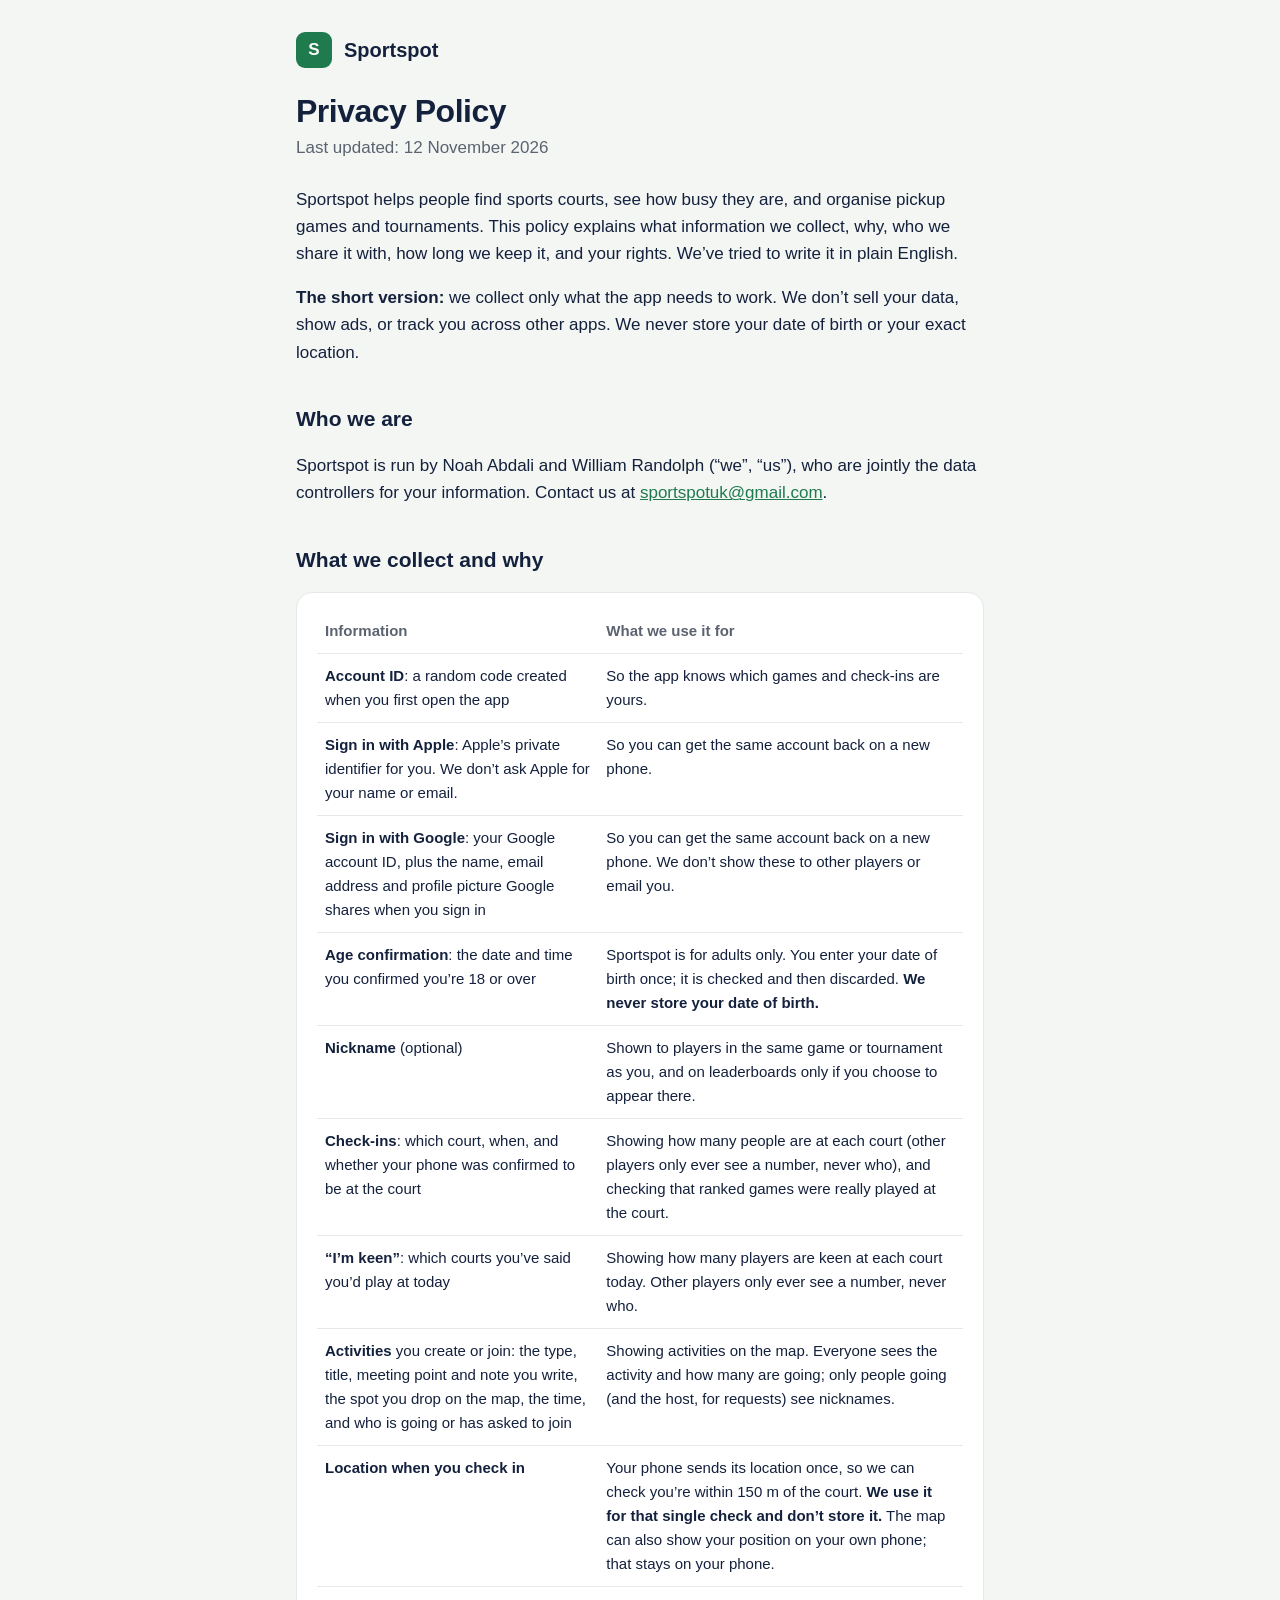
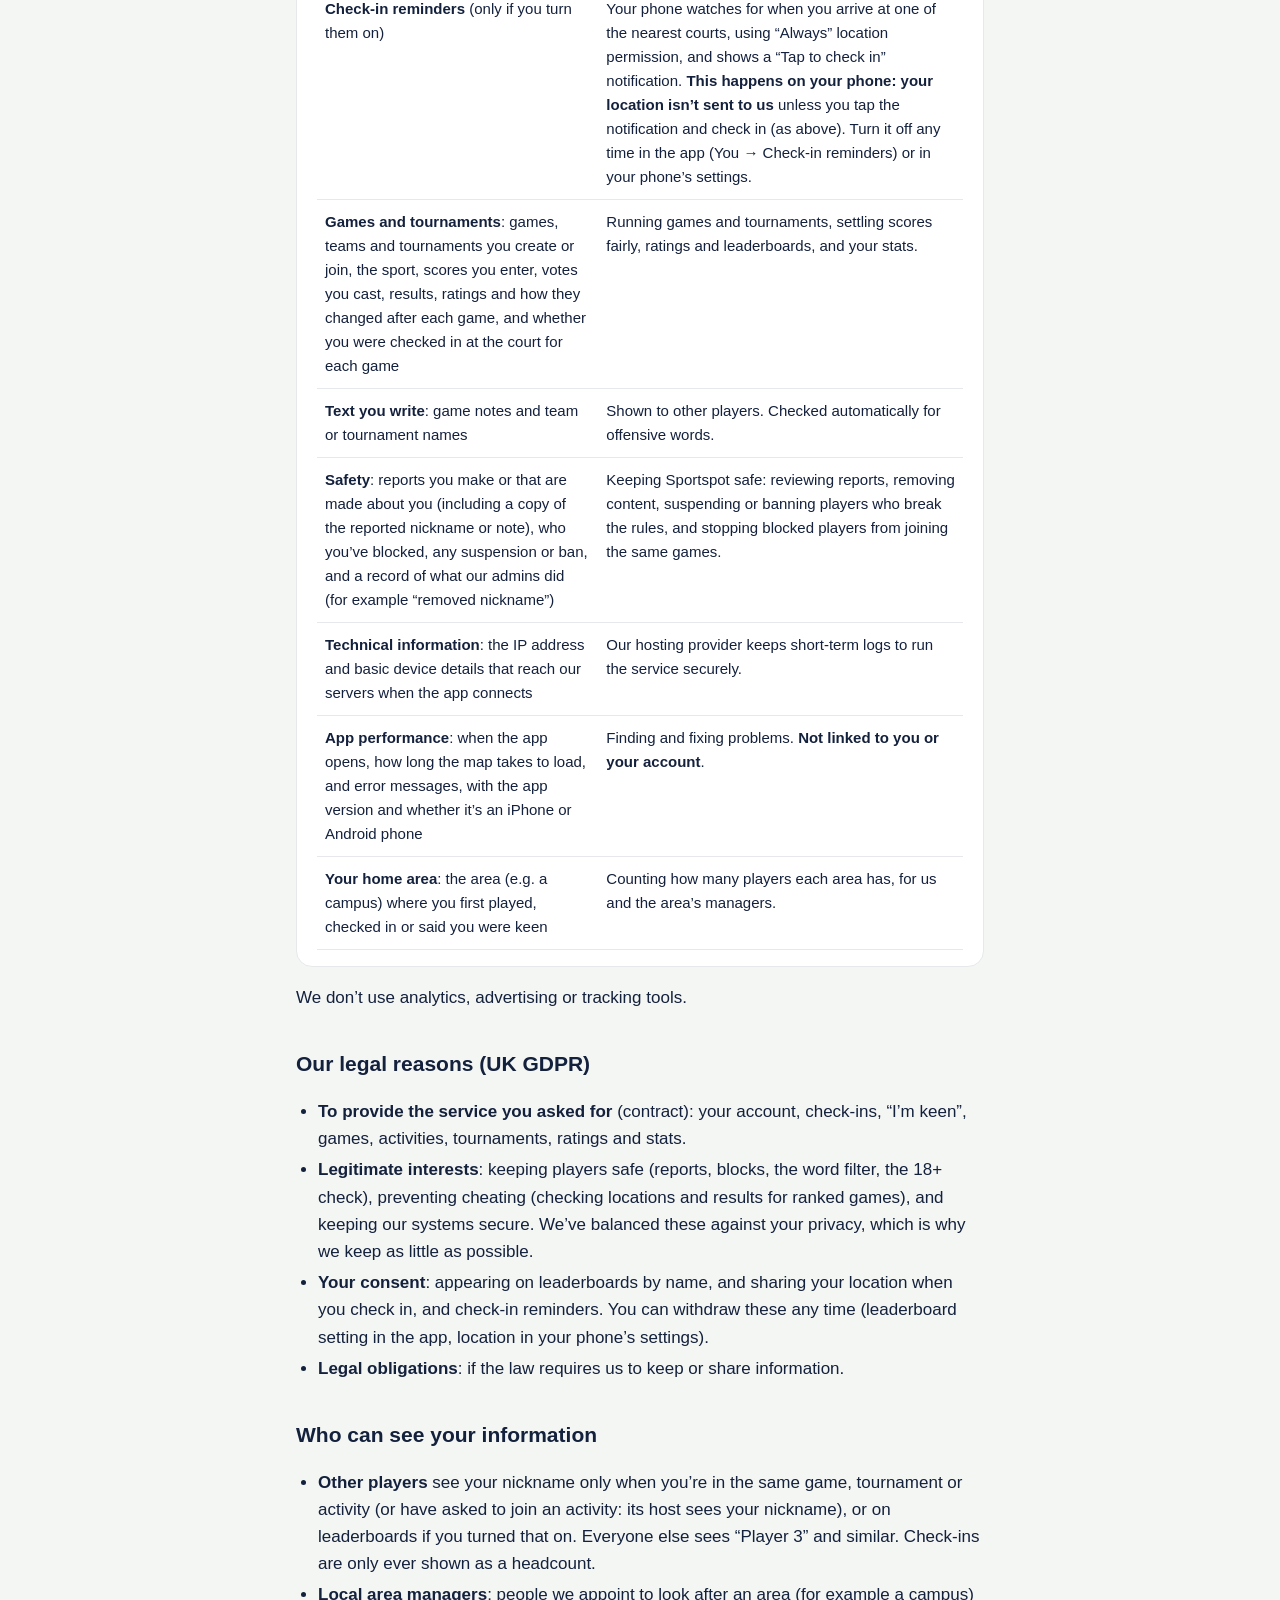
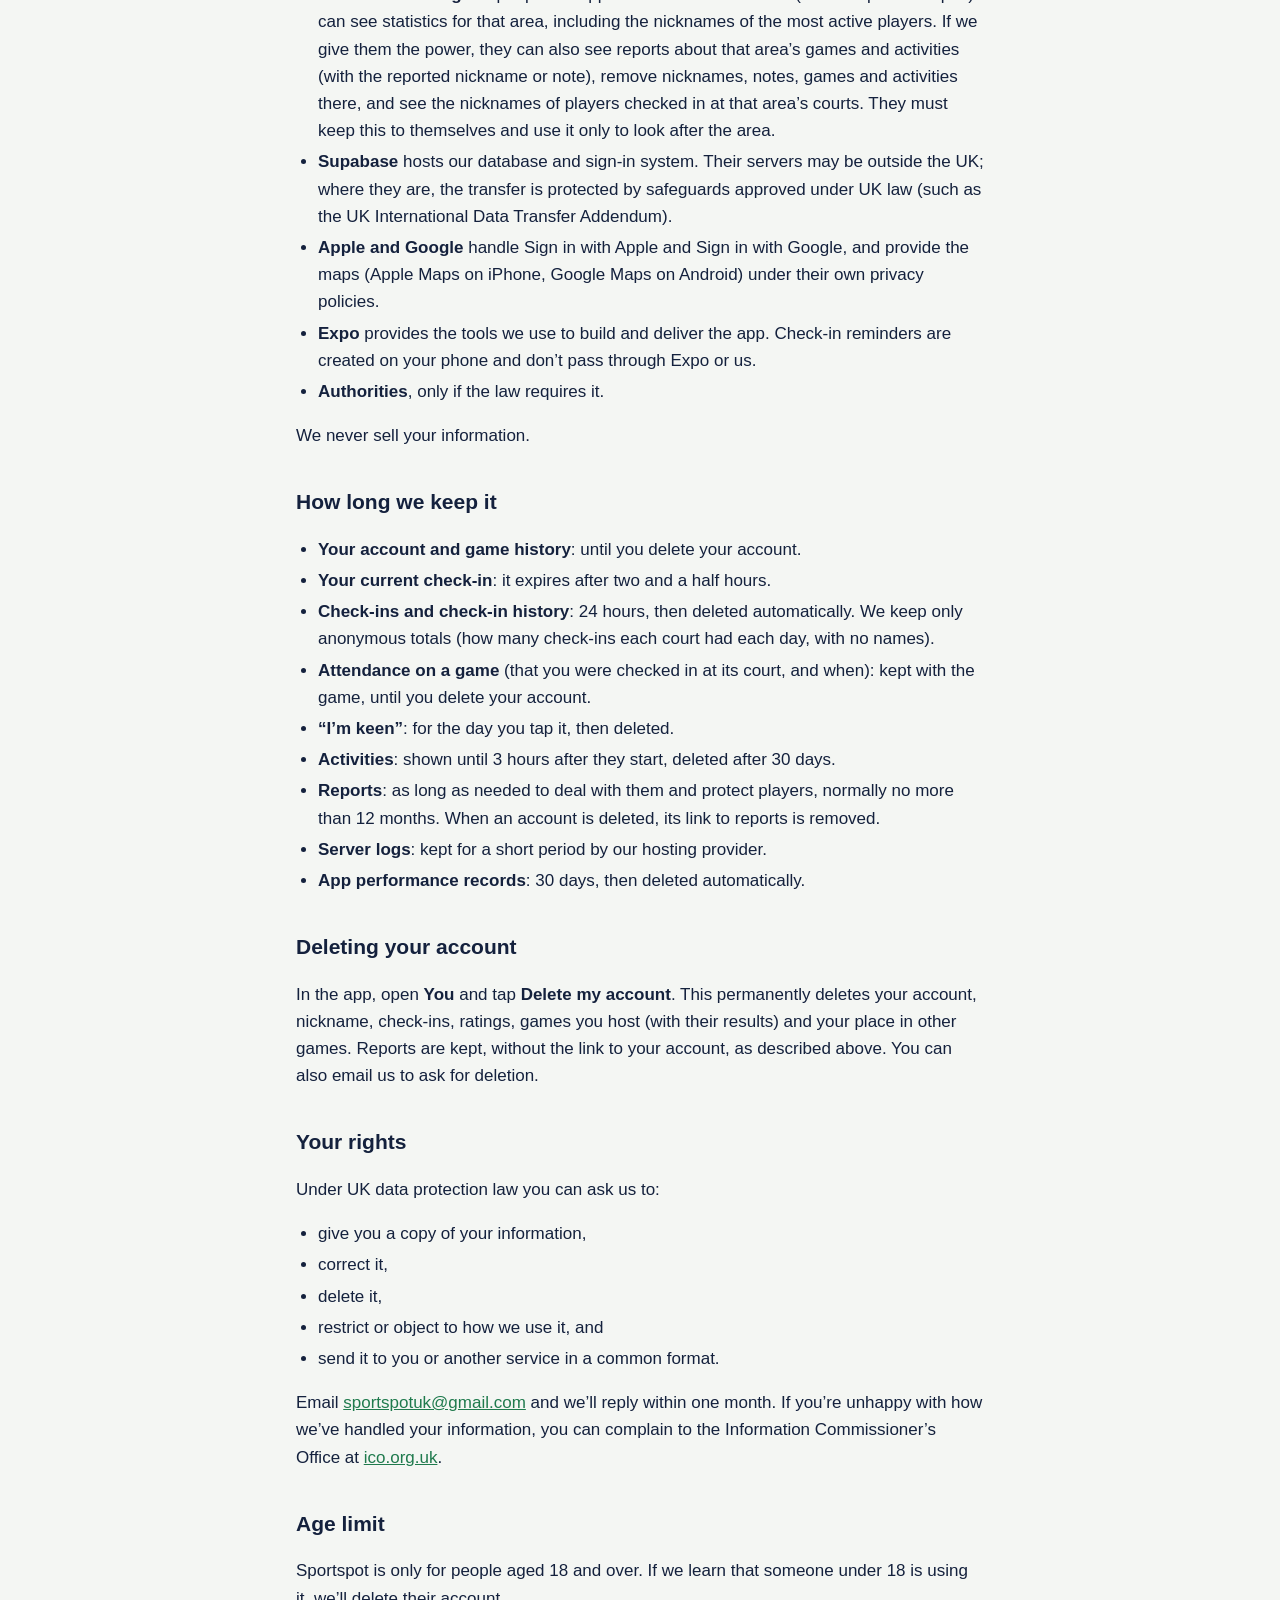
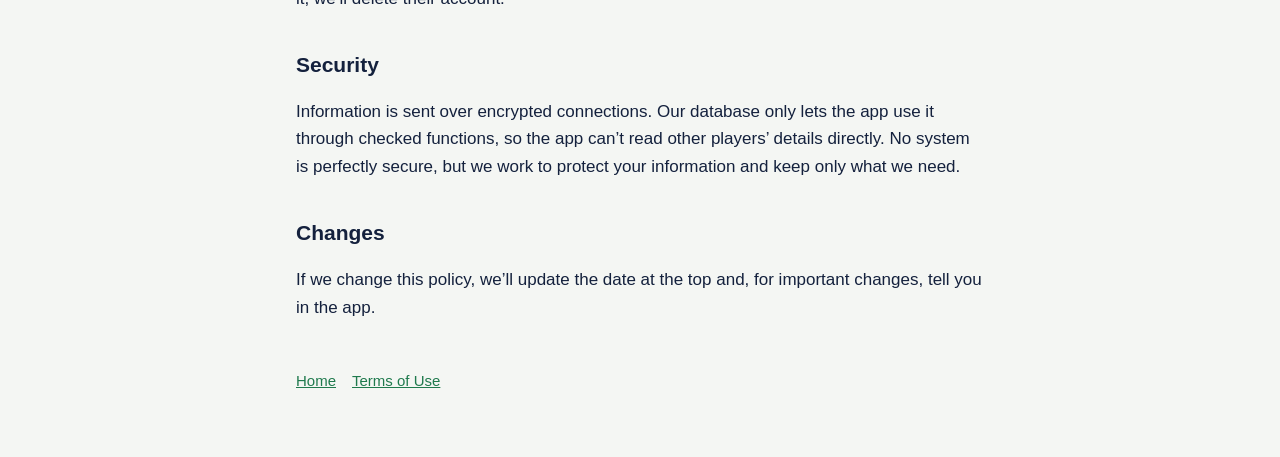
==== commit f8fbd755: "Add William Randolph as joint operator (website, copyright) Co-Authored-By: Claude Opus 5.5 <noreply" ====
--- a/privacy.html
+++ b/privacy.html
@@ -22,8 +22,8 @@
 exact location.</p>
 
 <h2>Who we are</h2>
-<p>Sportspot is run by Noah Abdali (“we”, “us”), the data
-controller for your information. Contact us at
+<p>Sportspot is run by Noah Abdali and William Randolph (“we”, “us”), who are jointly
+the data controllers for your information. Contact us at
 <a href="mailto:sportspotuk@gmail.com">sportspotuk@gmail.com</a>.</p>
 
 <h2>What we collect and why</h2>
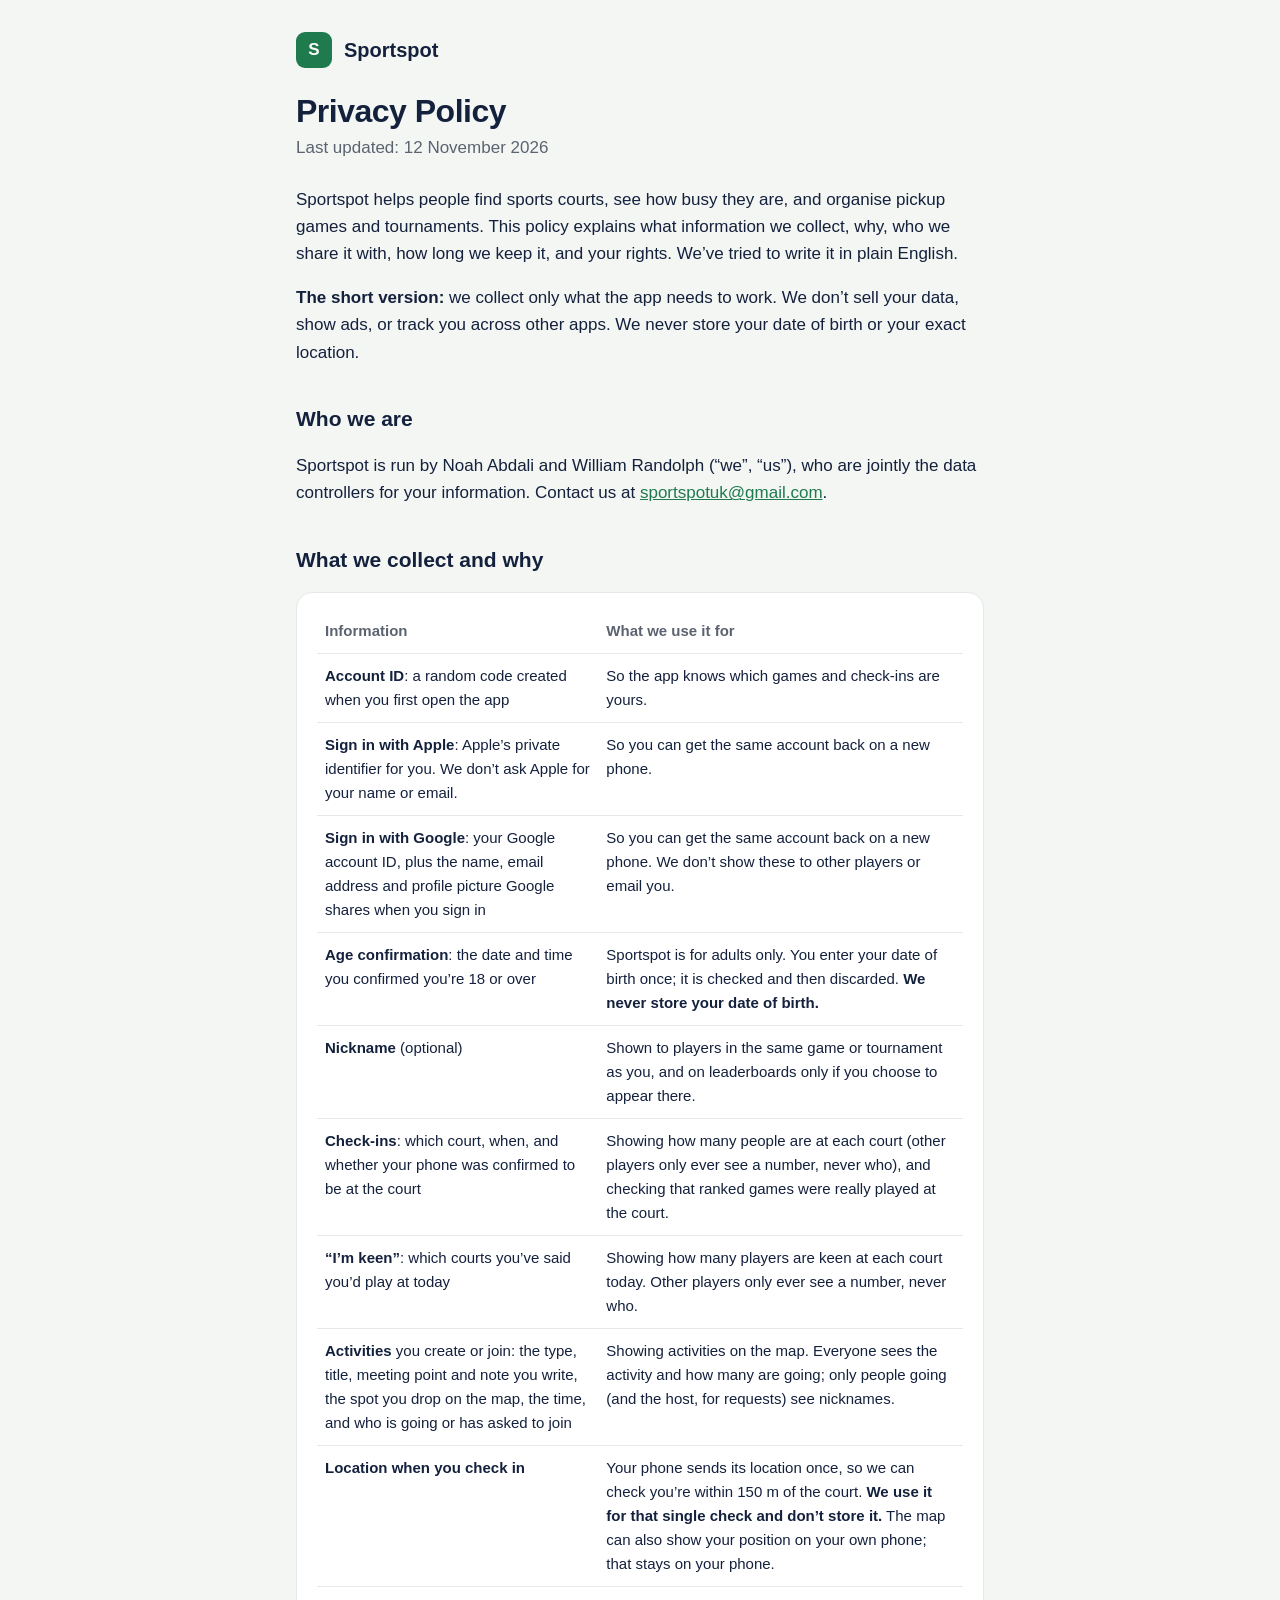
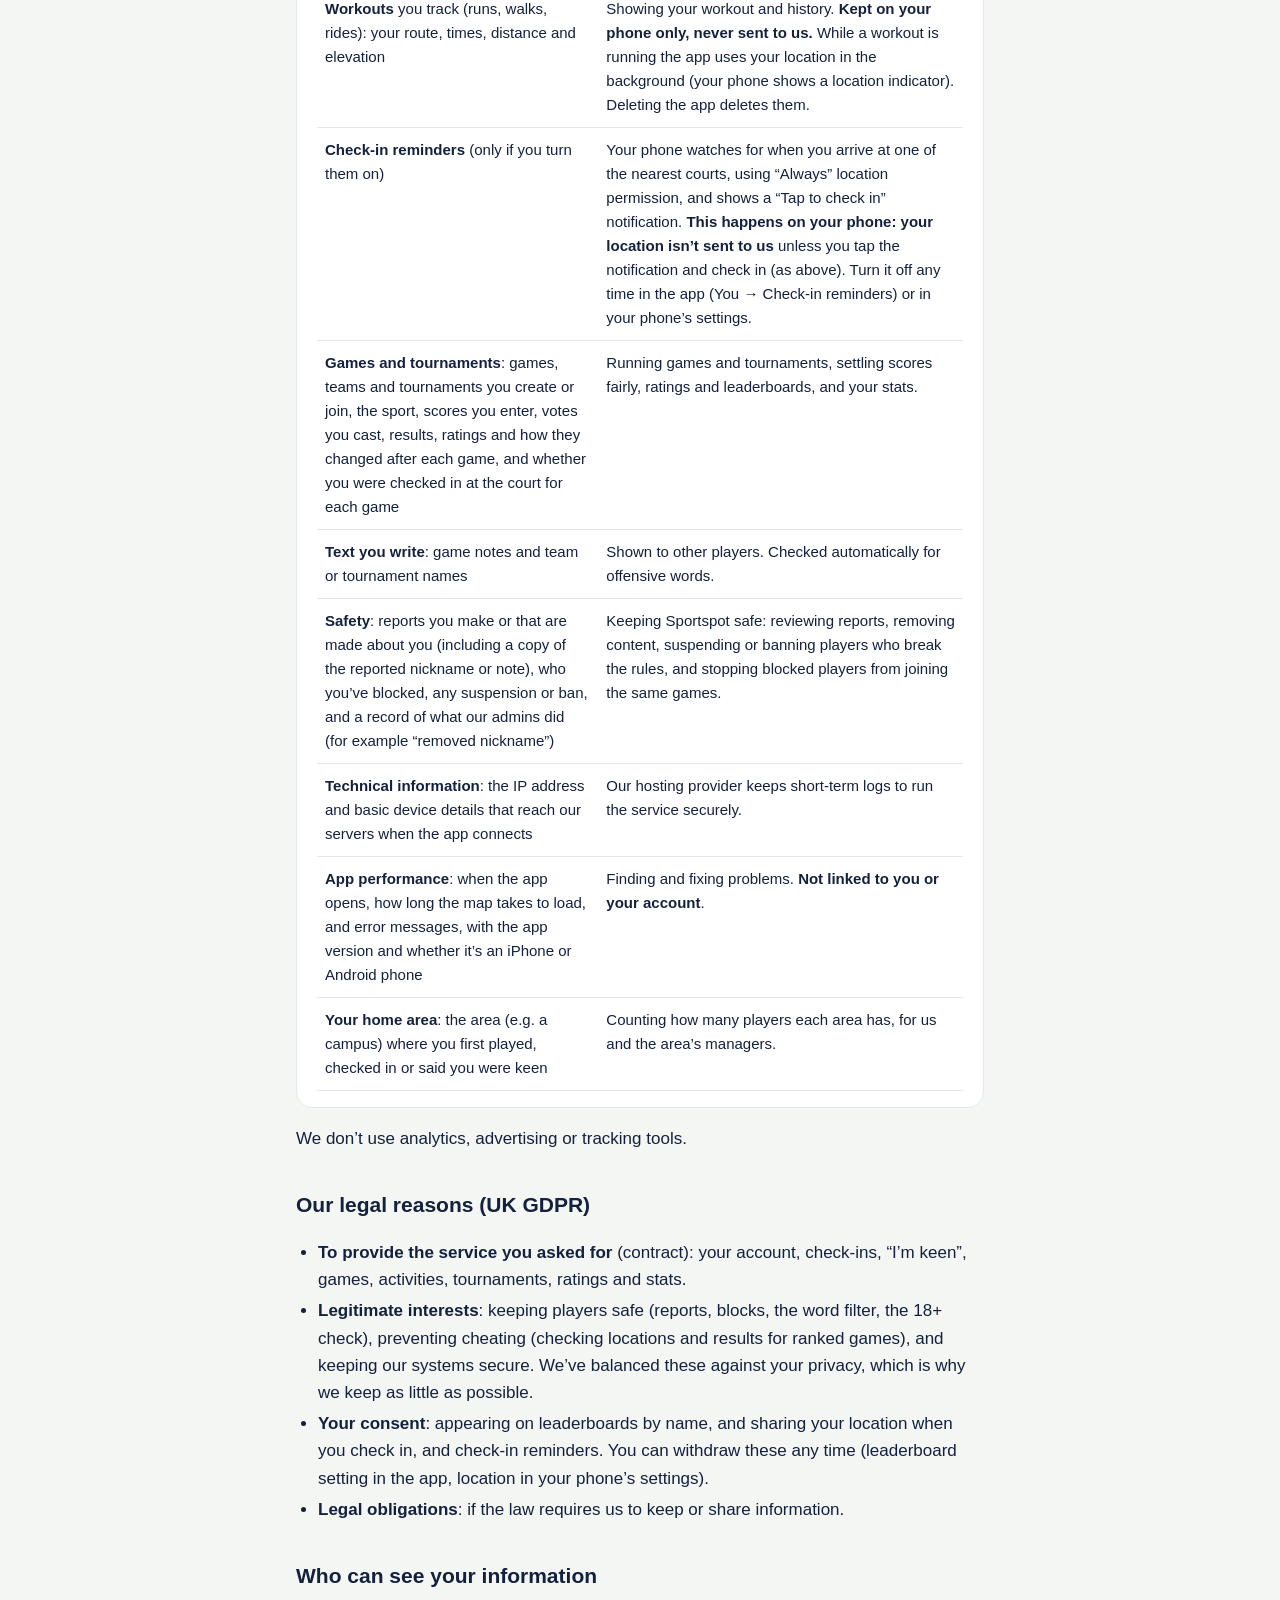
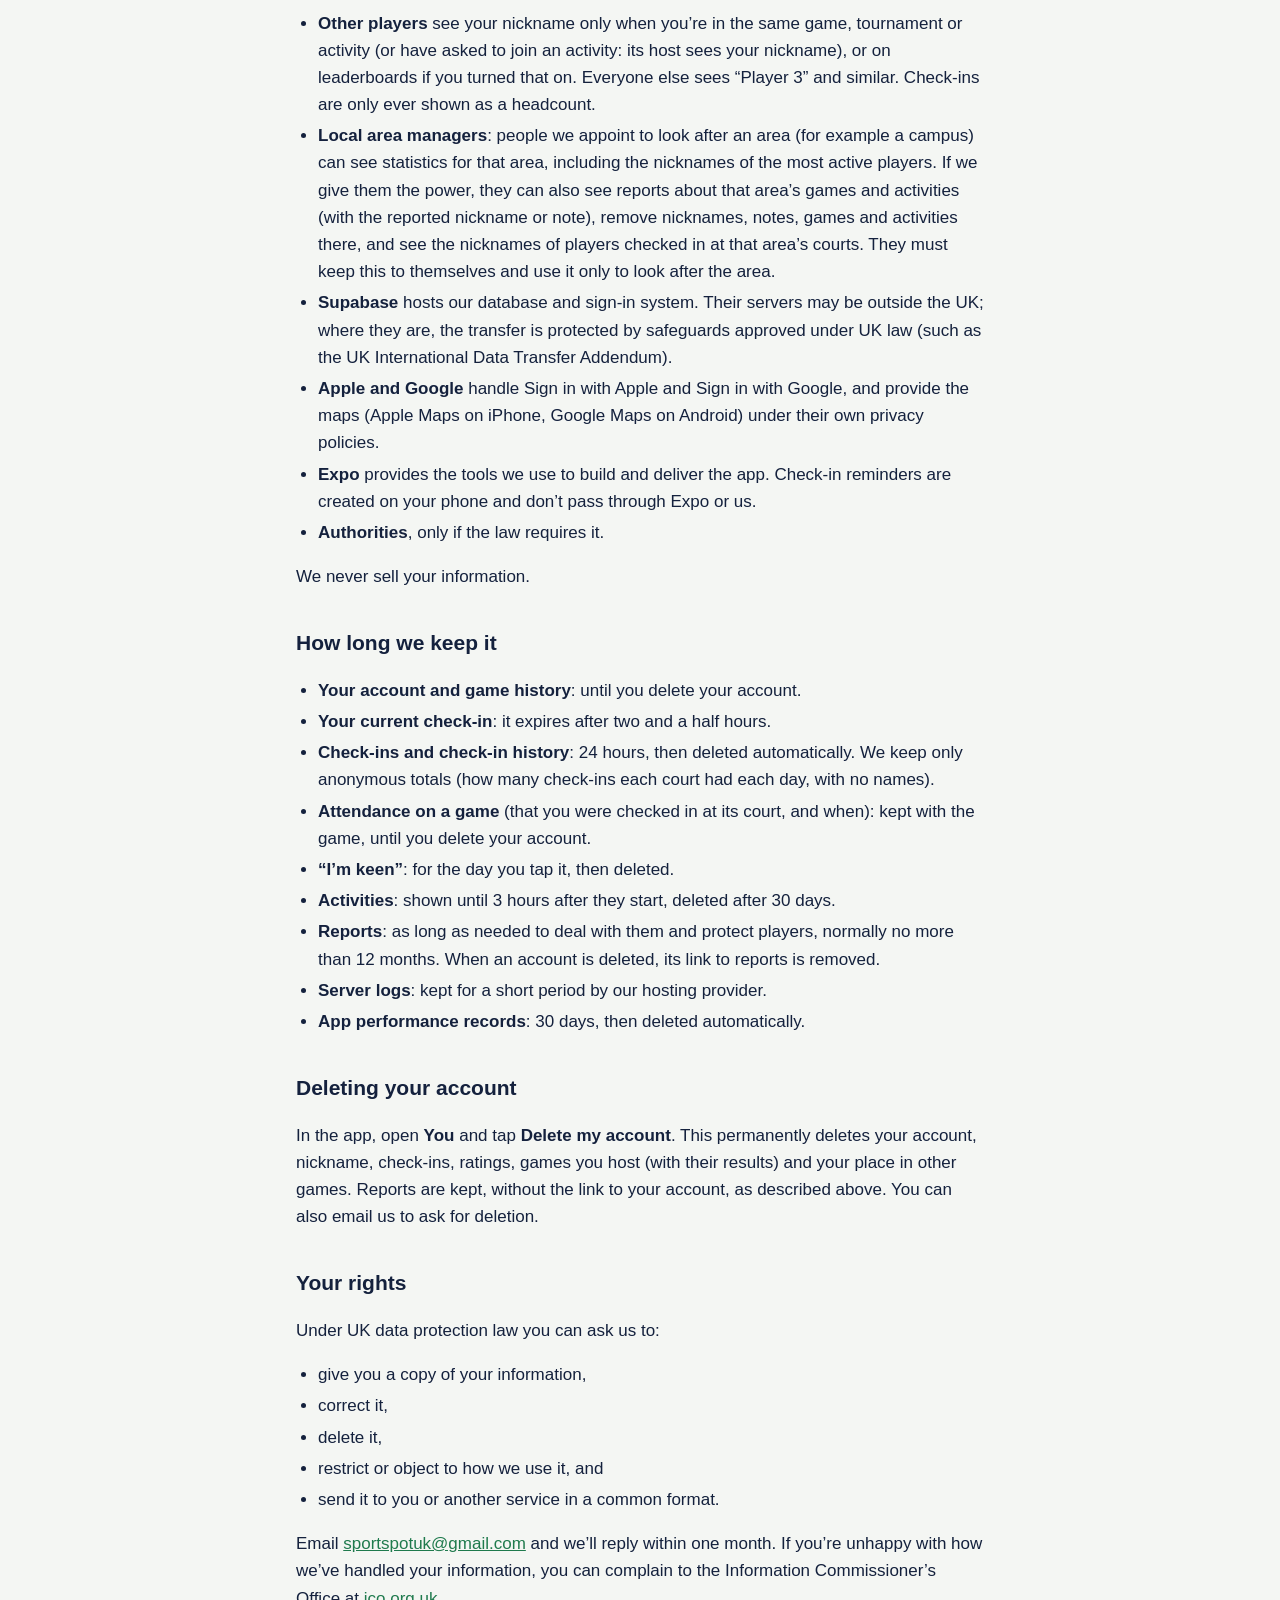
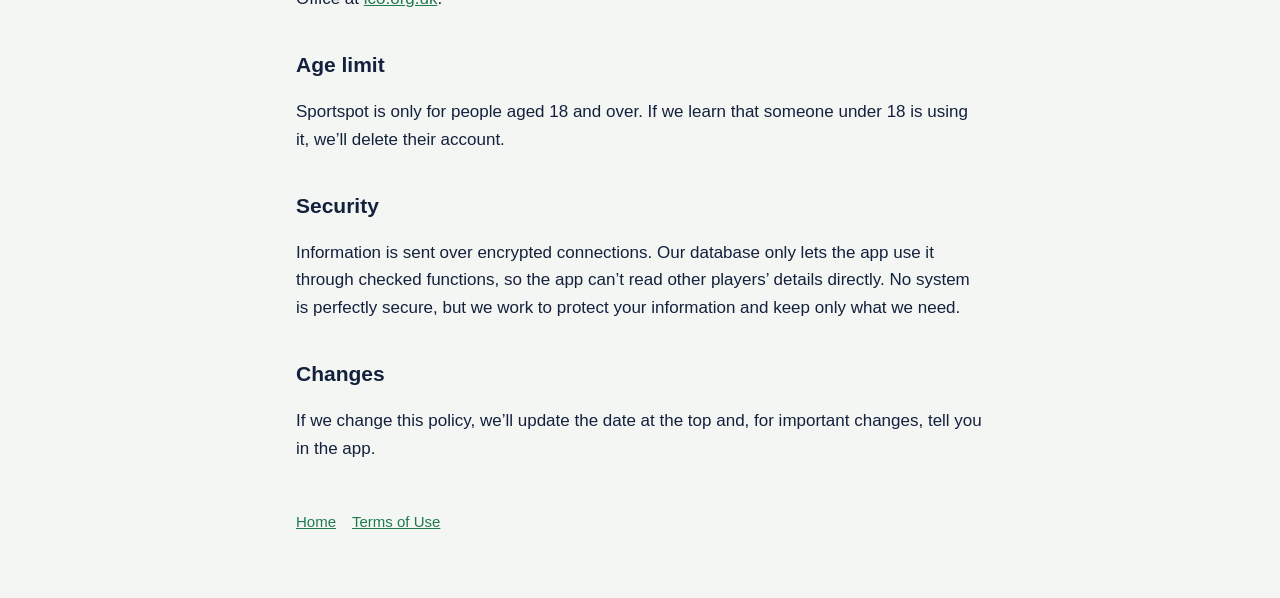
==== commit a4d7a357: "Workout tracking, phase A (src/tracker.js): start, live screen, summary, history, privacy zone - Bac" ====
--- a/privacy.html
+++ b/privacy.html
@@ -56,6 +56,11 @@
     <td>Your phone sends its location once, so we can check you’re within 150 m of the court.
         <strong>We use it for that single check and don’t store it.</strong> The map can also show
         your position on your own phone; that stays on your phone.</td></tr>
+<tr><td><strong>Workouts</strong> you track (runs, walks, rides): your route, times, distance and
+        elevation</td>
+    <td>Showing your workout and history. <strong>Kept on your phone only, never sent to us.</strong>
+        While a workout is running the app uses your location in the background (your phone shows
+        a location indicator). Deleting the app deletes them.</td></tr>
 <tr><td><strong>Check-in reminders</strong> (only if you turn them on)</td>
     <td>Your phone watches for when you arrive at one of the nearest courts, using “Always”
         location permission, and shows a “Tap to check in” notification. <strong>This happens on
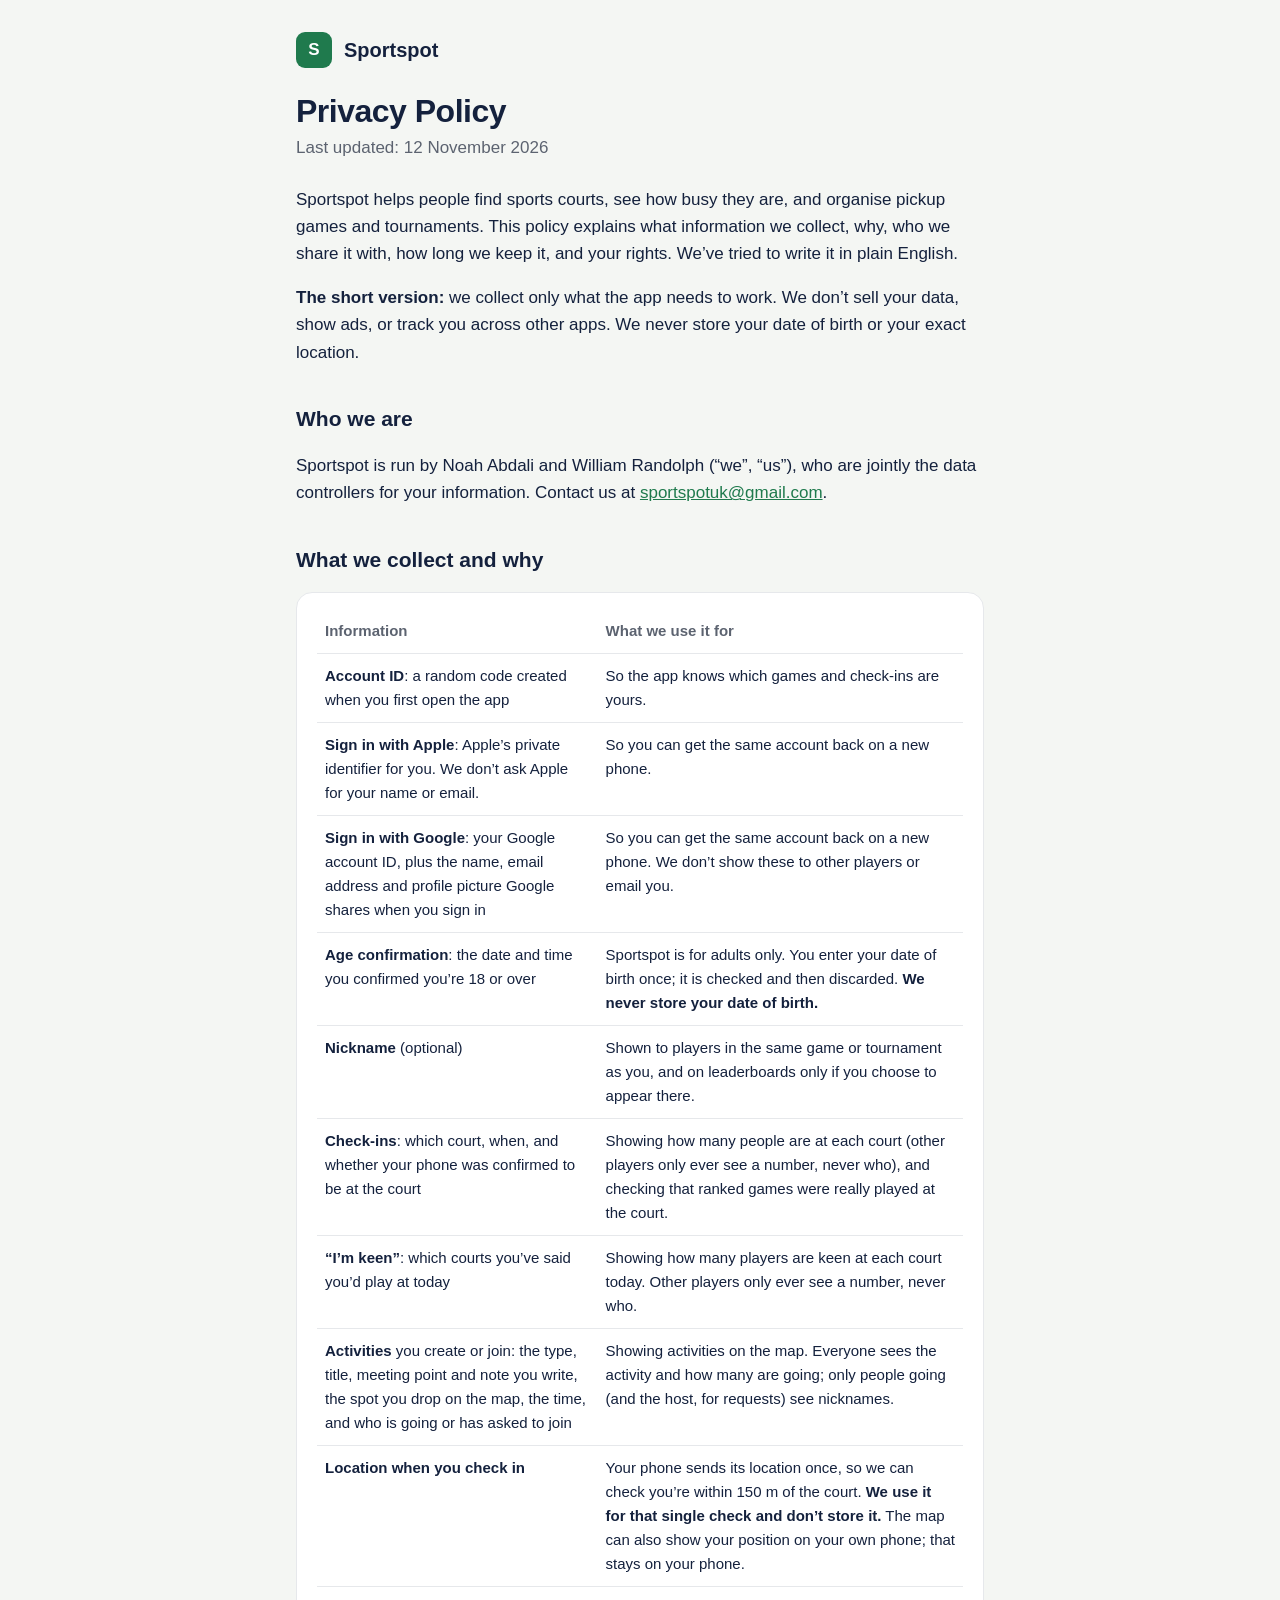
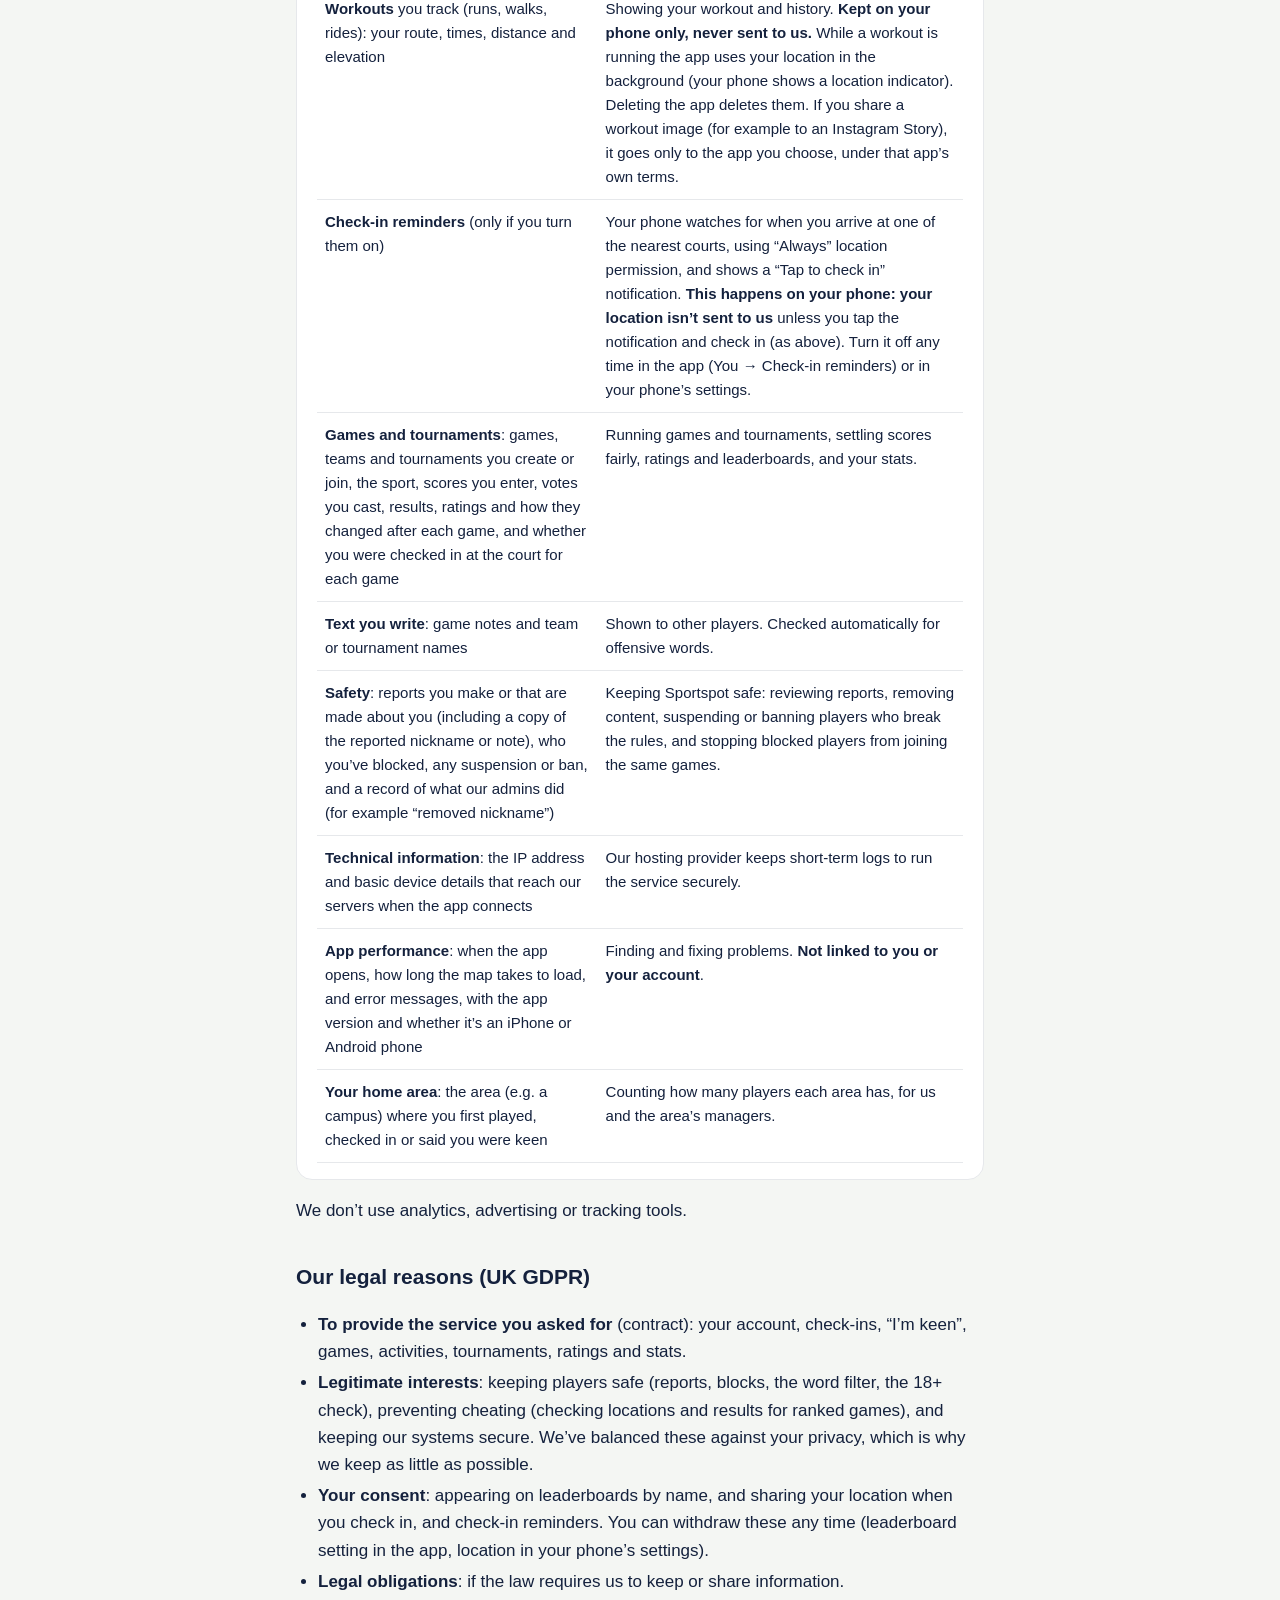
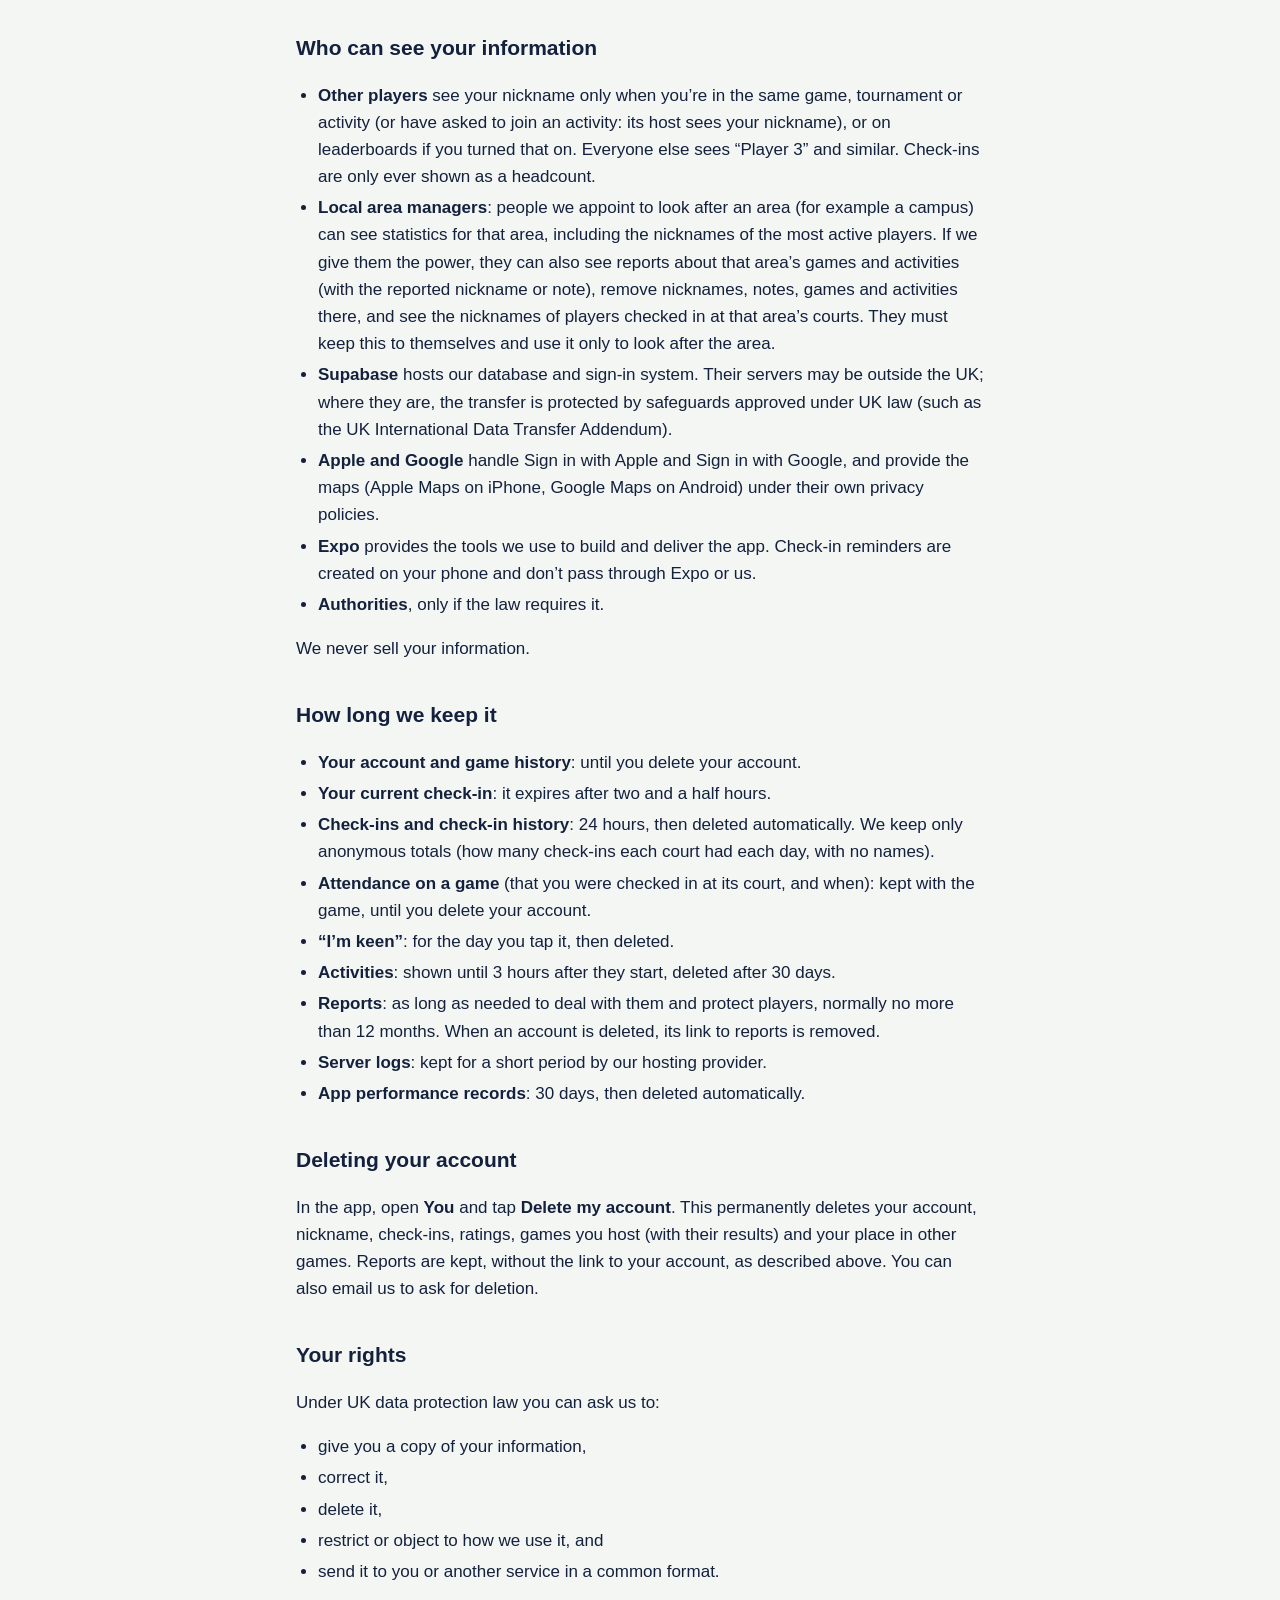
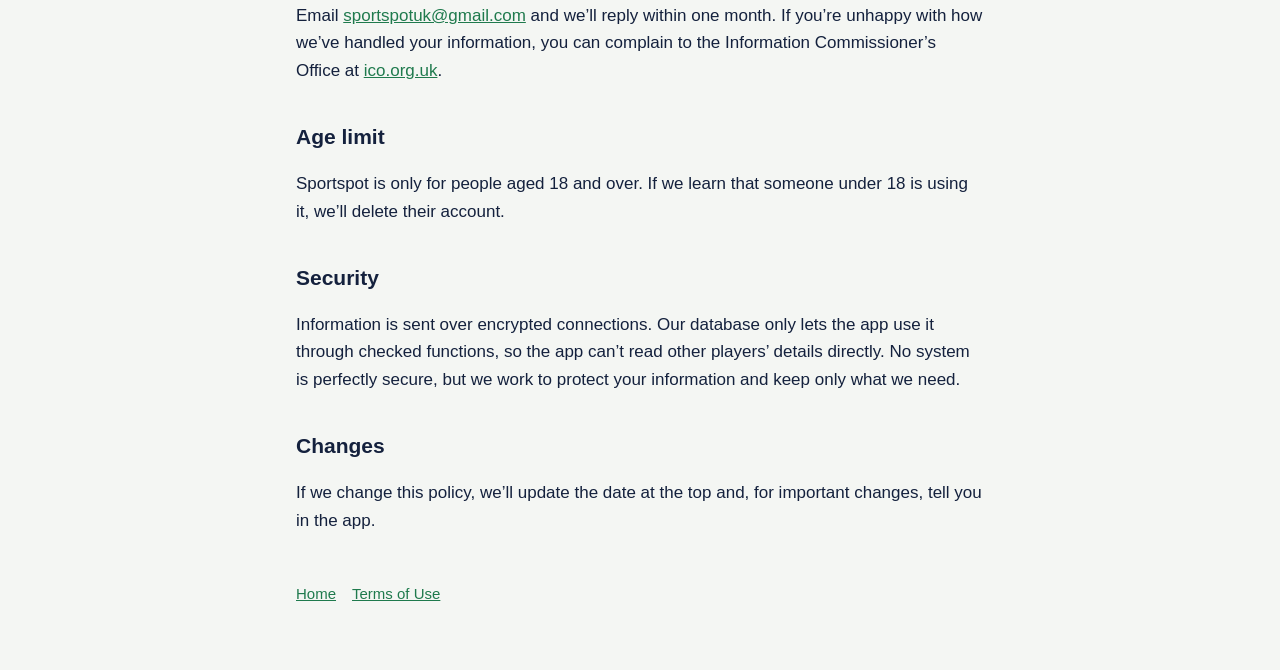
==== commit caa803f8: "Workout sharing, phase B: Instagram Story image and sticker, share-sheet fallback - ShareWorkoutModa" ====
--- a/privacy.html
+++ b/privacy.html
@@ -60,7 +60,8 @@
         elevation</td>
     <td>Showing your workout and history. <strong>Kept on your phone only, never sent to us.</strong>
         While a workout is running the app uses your location in the background (your phone shows
-        a location indicator). Deleting the app deletes them.</td></tr>
+        a location indicator). Deleting the app deletes them. If you share a workout image (for example
+        to an Instagram Story), it goes only to the app you choose, under that app’s own terms.</td></tr>
 <tr><td><strong>Check-in reminders</strong> (only if you turn them on)</td>
     <td>Your phone watches for when you arrive at one of the nearest courts, using “Always”
         location permission, and shows a “Tap to check in” notification. <strong>This happens on
